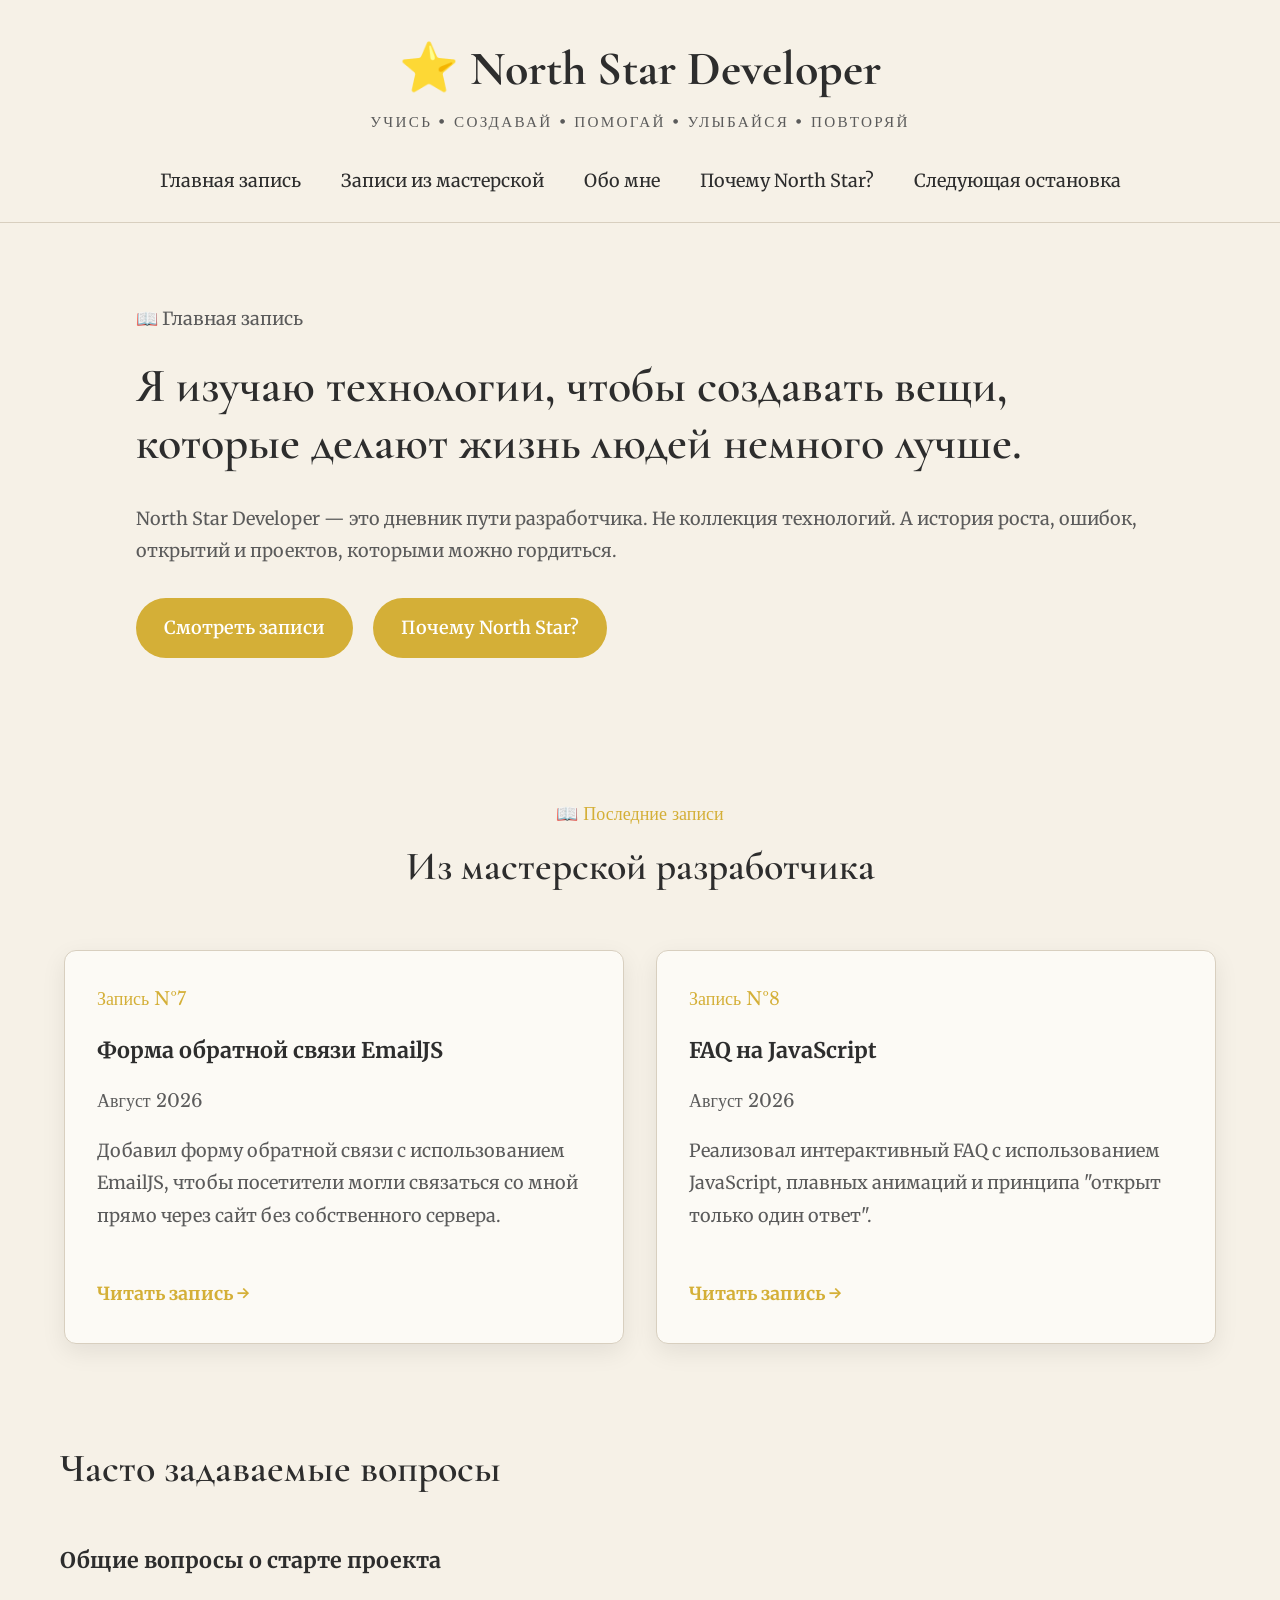
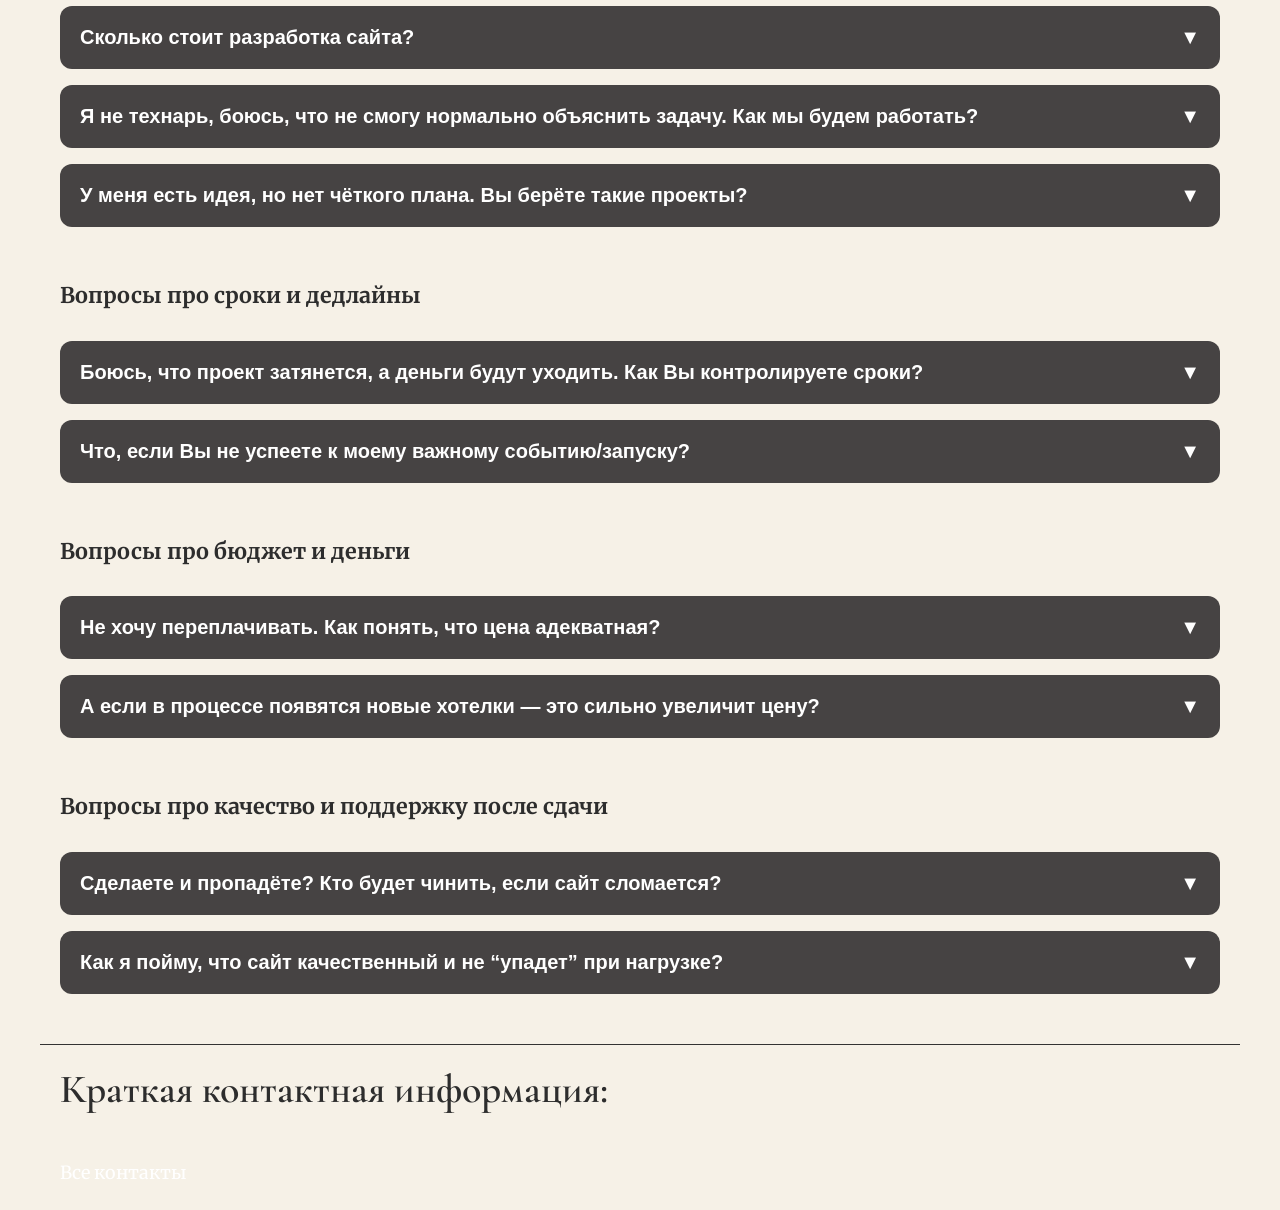
==== index.html @ 285731f2 "Refactoring_JS" ====
<!DOCTYPE html>
<html lang="ru">
<head>
    <meta charset="UTF-8">
    <meta
  name="description"
  content="Portfolio of Konstantin — Frontend Developer. HTML, CSS, JavaScript.">
    <title>Главная - North Star Developer</title>
    <link rel="stylesheet" href="css/style.css"> 
    <link rel="stylesheet" href="css/index.css">

    <link rel="preconnect" href="https://fonts.googleapis.com">

<link rel="preconnect" href="https://fonts.gstatic.com" crossorigin>

<link href="https://fonts.googleapis.com/css2?family=Cormorant+Garamond:wght@400;500;600;700&family=Libre+Baskerville:wght@400;700&family=Merriweather:wght@300;400;700&display=swap" rel="stylesheet">
    
</head>

<body>

<header class="header">

    <div class="container">

        <div class="header-top">

            <button id="logoButton" class="logo">

                ⭐ North Star Developer

            </button>

            <p class="tagline">

                Учись • Создавай • Помогай • Улыбайся • Повторяй

            </p>

        </div>

        <nav>

            <ul class="nav">

                <li><a href="index.html">Главная запись</a></li>

                <li><a href="projects.html">Записи из мастерской</a></li>

                <li><a href="about_me.html">Обо мне</a></li>

                <li><a href="why_north_star.html">Почему North Star?</a></li>

                <li><a href="contacts.html">Следующая остановка</a></li>

            </ul>

        </nav>

    </div>

</header>

<main>

    <section class="hero">

    <div class="container">

        <p class="hero-intro">

            📖 Главная запись

        </p>

        <h1>

            Я изучаю технологии,
            чтобы создавать вещи,
            которые делают жизнь людей немного лучше.

        </h1>

        <p class="hero-text">

            North Star Developer —
            это дневник пути разработчика.
            Не коллекция технологий.
            А история роста,
            ошибок,
            открытий
            и проектов,
            которыми можно гордиться.

        </p>

        <div class="hero-buttons">

            <a href="projects.html" class="btn">

                Смотреть записи

            </a>

            <a href="why_north_star.html" class="btn btn-outline">

                Почему North Star?

            </a>

        </div>

    </div>

</section>
        
<!-- ==========================================
     Latest Posts
     Последние записи
========================================== -->

<section class="latest-posts">

    <div class="container">

        <p class="section-subtitle">
            📖 Последние записи
        </p>

        <h2>Из мастерской разработчика</h2>

        <div class="posts-grid">

            <!-- Запись -->

            <article class="post-card">

                <span class="post-number">
                    Запись №7
                </span>

                <h3>Форма обратной связи EmailJS</h3>

                <p class="post-date">
                    Август 2026
                </p>

                <p>

                    Добавил форму обратной связи с использованием
                    EmailJS, чтобы посетители могли связаться со мной
                    прямо через сайт без собственного сервера.

                </p>

                <a
                    href="projects.html#emailjs"
                    class="post-link">

                    Читать запись →

                </a>

            </article>

            <!-- Запись -->

            <article class="post-card">

                <span class="post-number">

                    Запись №8

                </span>

                <h3>

                    FAQ на JavaScript

                </h3>

                <p class="post-date">

                    Август 2026

                </p>

                <p>

                    Реализовал интерактивный FAQ с использованием
                    JavaScript, плавных анимаций и принципа
                    "открыт только один ответ".

                </p>

                <a
                    href="projects.html#faq"
                    class="post-link">

                    Читать запись →

                </a>

            </article>

        </div>

    </div>

</section>

    <!-- Блок FAQ -->

     <section class="faq" id="faq_in_js">

    <h2>Часто задаваемые вопросы</h2>

    <div  class="faq-category">

    <h3>Общие вопросы о старте проекта</h3>

    <div class="faq-item">

        <button class="faq-question">
            <span>Сколько стоит разработка сайта?</span>
             <span class="faq-icon">▼</span>
        </button>

        <div class="faq-answer">

            <p>
                Стоимость зависит от сложности проекта.
            </p>

        </div>

    </div>

        <div class="faq-item">

        <button class="faq-question">
            <span>Я не технарь, боюсь, что не смогу нормально объяснить задачу. Как мы будем работать?</span>
             <span class="faq-icon">▼</span>
        </button>

        <div class="faq-answer">

            <p>
                Я начинаю с брифа и созвона, где задаю наводящие вопросы и помогаю сформулировать требования. По итогам подготовлю краткое ТЗ простыми словами — вы его подтвердите, и только потом начнётся разработка.
            </p>

        </div>

    </div>

     <div class="faq-item">

    <button class="faq-question">
            <span>У меня есть идея, но нет чёткого плана. Вы берёте такие проекты?</span>
             <span class="faq-icon">▼</span>
        </button>

        <div class="faq-answer">

            <p>
                Да. Я помогаю упаковать идею в рабочий план: делаю анализ рынка, определяю MVP (минимально жизнеспособный продукт), расставляю приоритеты функций и составляю дорожную карту, чтобы вы понимали, что и когда получите.
            </p>

        </div>

        </div>

      </div>

         <div class="faq-category">

        <h3>Вопросы про сроки и дедлайны</h3>

         <div class="faq-item">

        <button class="faq-question">
            <span>Боюсь, что проект затянется, а деньги будут уходить. Как Вы контролируете сроки?</span>
             <span class="faq-icon">▼</span>
        </button>

        <div class="faq-answer">

            <p>
                Работаю по этапам с чёткими сроками и результатами. Каждый этап фиксируется в договоре. Использую трекер задач и еженедельные отчёты: вы видите прогресс, статусы и оставшиеся задачи. Если появляются риски по срокам — сообщаю заранее и корректирую план.
            </p>

        </div>

        </div>

         <div class="faq-item">

        <button class="faq-question">
            <span>Что, если Вы не успеете к моему важному событию/запуску?</span>
             <span  class="faq-icon">▼</span>
        </button>

        <div class="faq-answer">

            <p>
                На этапе оценки я закладываю буфер времени на непредвиденные ситуации. Если дедлайн критичен, делаю MVP с самым важным функционалом, чтобы успеть к дате, а остальное дорабатываю позже.
            </p>

        </div>

        </div>

      </div>

        <div class="faq-category">

        <h3>Вопросы про бюджет и деньги</h3>

         <div class="faq-item">

        <button class="faq-question">
            <span>Не хочу переплачивать. Как понять, что цена адекватная?</span>
             <span  class="faq-icon">▼</span>
        </button>

        <div class="faq-answer">

            <p>
                Сначала делаю оценку по этапам и фиксирую стоимость каждого блока. Если бюджет ограничен, предлагаю варианты: упростить дизайн, использовать готовые решения, разбить проект на фазы. Вы видите, за что платите, и можете управлять объёмом работ.
            </p>

        </div>

        </div>

         <div class="faq-item">

        <button class="faq-question">
            <span>А если в процессе появятся новые хотелки — это сильно увеличит цену?</span>
             <span  class="faq-icon">▼</span>
        </button>

        <div class="faq-answer">

            <p>
                 Любые изменения оцениваются отдельно и согласовываются до начала работ. Есть два варианта: либо добавляю в следующий этап без спешки, либо делаю экспресс‑оценку, если нужно срочно. Никаких скрытых доплат без вашего согласия.
            </p>

        </div>

        </div>

      </div>

        <div class="faq-category">
         <h3>Вопросы про качество и поддержку после сдачи</h3>

         <div class="faq-item">

        <button class="faq-question">
            <span>Сделаете и пропадёте? Кто будет чинить, если сайт сломается?</span>
             <span  class="faq-icon">▼</span>
        </button>

        <div class="faq-answer">

            <p>
                После сдачи предоставляю гарантийную поддержку на оговорённый срок (обычно 1–3 месяца): исправляю ошибки, возникшие по нашей вине. Дальше предлагаю пакет поддержки: мониторинг, обновления, бэкапы и оперативные правки.
            </p>

        </div>
        
        </div>

         <div class="faq-item">

        <button class="faq-question">
           <span>Как я пойму, что сайт качественный и не “упадет” при нагрузке?</span>
            <span  class="faq-icon">▼</span>
        </button>

        <div class="faq-answer">

            <p>
                Провожу тестирование: проверяю верстку, формы, корзину, скорость загрузки, адаптивность на разных устройствах. При необходимости делаю нагрузочное тестирование. Также настраиваю базовые метрики и мониторинг, чтобы вовремя узнавать о проблемах.
            </p>

        </div>

        </div>

        </div>

</section>
</main>
<!-- Подвал сайта -->
<footer>
    <hr>
<div class="footer-content">
<h2>Краткая контактная информация:</h2>
<a href="contacts.html">Все контакты</a>
</div>
</footer>

<!-- Подключение JavaScript -->
   <script src="js/main.js"></script>

<!-- ==========================================
     North Star Developer Modal
========================================== -->

<div id="journal-modal" class="journal-modal">

    <div class="journal-window">

        <button
            class="journal-close"
            id="closeModal">

            ×

        </button>

        <div id="typewriter" class="typewriter"></div>

        <div
            id="manifest"
            class="manifest hidden">

            <h2>

                ⭐ Манифест North Star Developer

            </h2>

            <ul>

                <li>⭐ Решай реальные задачи.</li>

                <li>⭐ Учись через проекты.</li>

                <li>⭐ Не бойся ошибок.</li>

                <li>⭐ Исправляй то, что вчера казалось невозможным.</li>

                <li>⭐ Создавай то, чем сможешь гордиться.</li>

                <li>⭐ Помогай людям своим кодом.</li>

                <li>⭐ Береги время.</li>

                <li>⭐ Береги здоровье.</li>

                <li>⭐ Никогда не прекращай учиться.</li>

            </ul>

            <div class="smile">

                😊

                <p>

                    И никогда не забывай улыбаться.

                </p>

                <small>

                    Потому что серьёзное лицо —
                    ещё не признак ума.

                </small>

            </div>

            <div
                class="north-star">

                ⭐

            </div>

            <p class="follow">

                Следуй за своей Полярной звездой.

            </p>

            <button class="btn">

                Продолжить путь →

            </button>

        </div>

    </div>

</div>

</body>

</html>
---- css/style.css ----
* {
    margin: 0;
    padding: 0;
    box-sizing: border-box;
}

:root {

    /* Colors */

    --color-background: #F6F1E7;
    --color-surface: #FCFAF5;

    --color-text: #2D2D2D;

    --color-text-light: #5B5B5B;

    --color-border: #D8CFBF;

    --color-accent: #D4AF37;

    --color-accent-hover: #C49B1A;

    /* Typography */

    --font-title: "Cormorant Garamond", serif;

    --font-body: "Merriweather", serif;

    --font-accent: "Libre Baskerville", serif;

    /* Sizes */

    --max-width: 1200px;

    --radius: 12px;

    --shadow:

        0 8px 24px rgba(0,0,0,.08);

    --transition: .3s ease;
}

body{

    background:var(--color-background);

    color:var(--color-text);

    font-family:var(--font-body);

    line-height:1.8;

    font-size:18px;

    margin:0;

    min-height:100vh;

    text-rendering:optimizeLegibility;

    -webkit-font-smoothing:antialiased;
}

h1,
h2{

    font-family:var(--font-title);

    font-weight:600;

    line-height:1.2;

    margin-bottom:.6em;

    color:var(--color-text);
}

h1{

    font-size:4rem;
}

h2{

    font-size:2.5rem;
}

h3{

    font-family:var(--font-body);

    font-size:1.35rem;

    font-weight:700;
}

p{

    color:var(--color-text-light);

    margin-bottom:1.4rem;
}h1,
h2{

    font-family:var(--font-title);

    font-weight:600;

    line-height:1.2;

    margin-bottom:.6em;

    color:var(--color-text);
}

h1{

    font-size:4rem;
}

h2{

    font-size:2.5rem;
}

h3{

    font-family:var(--font-body);

    font-size:1.35rem;

    font-weight:700;
}

p{

    color:var(--color-text-light);

    margin-bottom:1.4rem;
}

.container{

    width:min(90%,var(--max-width));

    margin:auto;
}

header {
    margin-bottom: 40px;
}

hr {
    border: none;
    border-top: 1px solid #333;
}

.logo {
    color: white;
    text-decoration: none;
    font-size: 24px;
    font-weight: 700;
}

.logo:hover {
    color: #2563eb;
}

.hero h1 {
    font-size: clamp(32px, 5vw, 48px);
    margin-bottom: 30px;
}

.projects h1 {
    margin-bottom: 20px;
}

.header {

    padding: 40px 0 24px;

    border-bottom: 1px solid var(--color-border);

    background: var(--color-background);
}

.header-top {

    text-align: center;

    margin-bottom: 30px;
}

.logo {

    background: none;

    border: none;

    cursor: pointer;

    font-family: var(--font-title);

    font-size: 3rem;

    color: var(--color-text);

    transition: .3s;
}

.logo:hover {

    color: var(--color-accent);

    transform: scale(1.02);
}

.tagline {

    margin-top: 10px;

    font-family: var(--font-accent);

    font-size: .95rem;

    letter-spacing: .15em;

    text-transform: uppercase;

    color: var(--color-text-light);
}

.nav {

    display: flex;

    justify-content: center;

    gap: 40px;

    flex-wrap: wrap;

    list-style: none;

    padding: 0;

    margin: 0;
}

.nav a {

    text-decoration: none;

    font-family: var(--font-body);

    color: var(--color-text);

    position: relative;
}

.nav a::after {

    content: "";

    position: absolute;

    left: 0;

    bottom: -5px;

    width: 0;

    height: 1px;

    background: var(--color-accent);

    transition: .3s;
}

.nav a:hover::after {

    width: 100%;
}

.btn{

    display:inline-flex;

    align-items:center;

    justify-content:center;

    padding:14px 28px;

    border-radius:999px;

    border:none;

    background:var(--color-accent);

    color:white;

    text-decoration:none;

    cursor:pointer;

    transition:var(--transition);

    font-weight:600;
}

.btn:hover{

    background:var(--color-accent-hover);

    transform:translateY(-2px);
}

a{

    color:inherit;

    transition:.3s;
}

a:hover{

    color:var(--color-accent);
}

.card{

    background:var(--color-surface);

    border:1px solid var(--color-border);

    border-radius:var(--radius);

    padding:2rem;

    box-shadow:var(--shadow);
}

.button-primary {
    background-color: #2563eb;
    color: white;
}

.button-secondary {
    color: #2563eb;
    border: 2px solid #2563eb;
}

.button-primary:hover {
    background-color: #1d4ed8;
    box-shadow: 0 10px 25px rgba(49, 3, 233, 0.5);
}

.button-secondary:hover {
    box-shadow: 0 10px 25px rgba(49, 3, 233, 0.5);
    color: white;
    background-color: #2563eb;
}



.button:active {
    transform: translateY(0);
}

@media (max-width: 768px) {
    .header-container {
        flex-direction: column;
    }

    .menu {
        margin-top: 20px;
    }
}

footer {
    margin-top: 20px;
    max-width: 1200px;
    margin: 0 auto;
}
.footer-content {
    display: flex;
    flex-direction: column;
    padding: 20px;
    gap: 20px;
}

.footer-content a {
    display: inline-block;
    color: white;
    text-decoration: none;
    transition: 0.3s;
}

.footer-content a:hover {
    color: #1d4ed8;
    transform: translateY(-2px);
}

.footer-content a:active {
 transform: translateY(0);    
}
---- css/index.css ----
.hero {
    display: flex;
    justify-content: space-between;
    align-items: center;
    padding: 40px;
    flex-wrap: wrap;
    gap: 40px;
     max-width: 1200px;
    margin: 0 auto;
}

.hero-content {
    flex: 2;
    min-width: 300px;
    display: flex;
    flex-direction: column;
    gap: 20px;
}

.hero-content p {
    font-size: 20px;
    line-height: 1.6;}

.hero-image {
    flex: 1;
    min-width: 250px;
}

.hero-image img {
    display: block;
    width: 100%;
    max-width: 350px;
    margin: 0 auto;
    border-radius: 20px;
}

.hero-buttons {
    margin-top: 30px;
    display: flex;
    gap: 20px;
}

@media (max-width: 768px) {
    .hero {
        flex-direction: column;
        gap: 20px;
        padding: 20px;
    }

    .hero-buttons {
        flex-direction: column;
        gap: 20px;
    }

    .hero-buttons a {
        width: min(250px, 100%);
    }
}


/* ==========================================
   Latest Posts
========================================== */

.latest-posts {

    padding: 100px 0;

}

.section-subtitle {

    font-family: var(--font-accent);

    color: var(--color-accent);

    text-align: center;

    margin-bottom: 12px;

}

.latest-posts h2 {

    text-align: center;

    margin-bottom: 60px;

}

.posts-grid {

    display: grid;

    grid-template-columns: repeat(auto-fit, minmax(320px, 1fr));

    gap: 32px;

}

.post-card {

    background: var(--color-surface);

    border: 1px solid var(--color-border);

    border-radius: var(--radius);

    padding: 32px;

    box-shadow: var(--shadow);

    transition: var(--transition);

}

.post-card:hover {

    transform: translateY(-8px);

    box-shadow: 0 18px 40px rgba(0,0,0,.12);

}

.post-number {

    display: inline-block;

    margin-bottom: 16px;

    font-family: var(--font-accent);

    color: var(--color-accent);

}

.post-card h3 {

    margin-bottom: 14px;

}

.post-date {

    font-family: var(--font-accent);

    color: var(--color-text-light);

    margin-bottom: 18px;

}

.post-link {

    display: inline-block;

    margin-top: 24px;

    text-decoration: none;

    font-weight: 700;

    color: var(--color-accent);

    transition: .3s;

}

.post-link:hover {

    transform: translateX(6px);

}

/* ===========================
   Journal Modal
=========================== */

.journal-modal{

    position:fixed;

    inset:0;

    display:flex;

    justify-content:center;

    align-items:center;

    background:rgba(0,0,0,.55);

    opacity:0;

    visibility:hidden;

    transition:.4s;

    z-index:9999;
}

.journal-modal.active{

    opacity:1;

    visibility:visible;
}

.journal-window{

    width:min(850px,90%);

    max-height:85vh;

    overflow:auto;

    background:#F8F5EF;

    border-radius:18px;

    padding:60px;

    box-shadow:0 20px 60px rgba(0,0,0,.25);

    position:relative;
}

.journal-close{

    position:absolute;

    top:20px;

    right:20px;

    border:none;

    background:none;

    font-size:2rem;

    cursor:pointer;
}

.typewriter{

    white-space:pre-line;

    line-height:2;

    font-size:1.2rem;
}

.hidden{

    display:none;
}

.manifest{

    margin-top:40px;
}

.manifest ul{

    padding-left:20px;

    line-height:2;
}

.smile{

    margin-top:40px;

    text-align:center;
}

.north-star{

    font-size:3rem;

    margin:50px auto 20px;

    text-align:center;

    animation:pulse 2s infinite;
}

.follow{

    text-align:center;

    font-family:var(--font-accent);

    margin-bottom:30px;
}

@keyframes pulse{

    0%{

        opacity:.4;

        transform:scale(.95);

    }

    50%{

        opacity:1;

        transform:scale(1.15);

    }

    100%{

        opacity:.4;

        transform:scale(.95);

    }

}







/* ==========================================
   FAQ
========================================== */

.faq {
    max-width: 1200px;
    margin: 0 auto;
    padding: 0 20px;
}

/* Категории */

.faq-category {
    margin-bottom: 50px;
}

/* Карточка */

.faq-item {
    background-color: #464343;
    border-radius: 12px;
    padding: 20px;
    margin-bottom: 20px;
}

/* Кнопка */

.faq-question {
    display: flex;
    justify-content: space-between;
    align-items: center;

    width: 100%;

    background: none;
    border: none;

    color: white;

    font-size: 20px;
    font-weight: bold;

    cursor: pointer;

    text-align: left;
}

/* Ответ FAQ */

.faq-answer {

    max-height: 0;

    overflow: hidden;

    opacity: 0;

    margin-top: 0;

    color: #d4d4d4;

    line-height: 1.6;

    transition:
        max-height 0.4s ease,
        opacity 0.3s ease,
        margin-top 0.3s ease;
}

/* Если карточка активна —
   показать ответ */

.faq-item.active .faq-answer {

    max-height: 1000px;

    opacity: 1;

    margin-top: 20px;

}

.faq-icon {

    transition: transform .4s ease;

}

.faq-item.active .faq-icon {

    transform: rotate(180deg);

}

.faq h2 {
    margin-bottom: 40px;
}

.faq-category h3 {
    margin-bottom: 25px;
    margin-top: 50px;
}

.faq-item {
    margin-bottom: 16px;
}

.faq-question {
    transition: color .3s ease;
}

.faq-question:hover {
    color: #d6b36a;
}
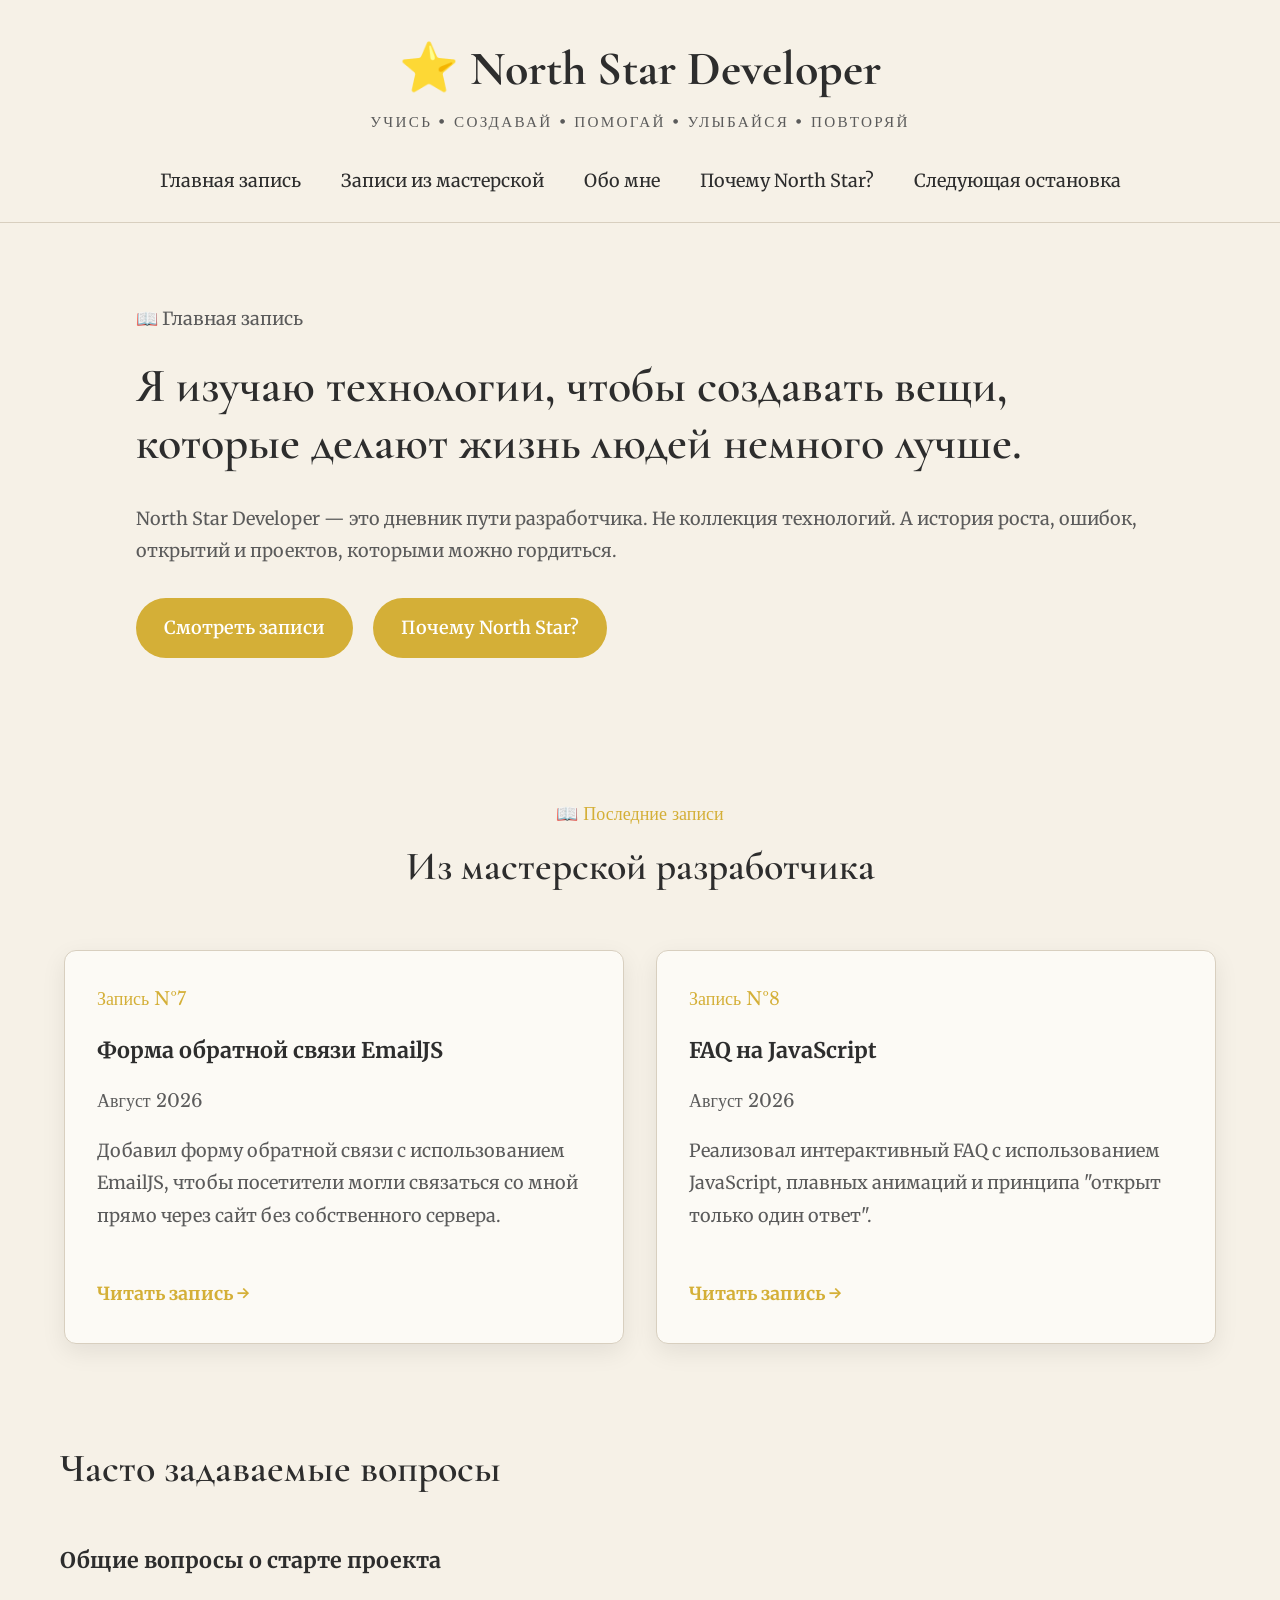
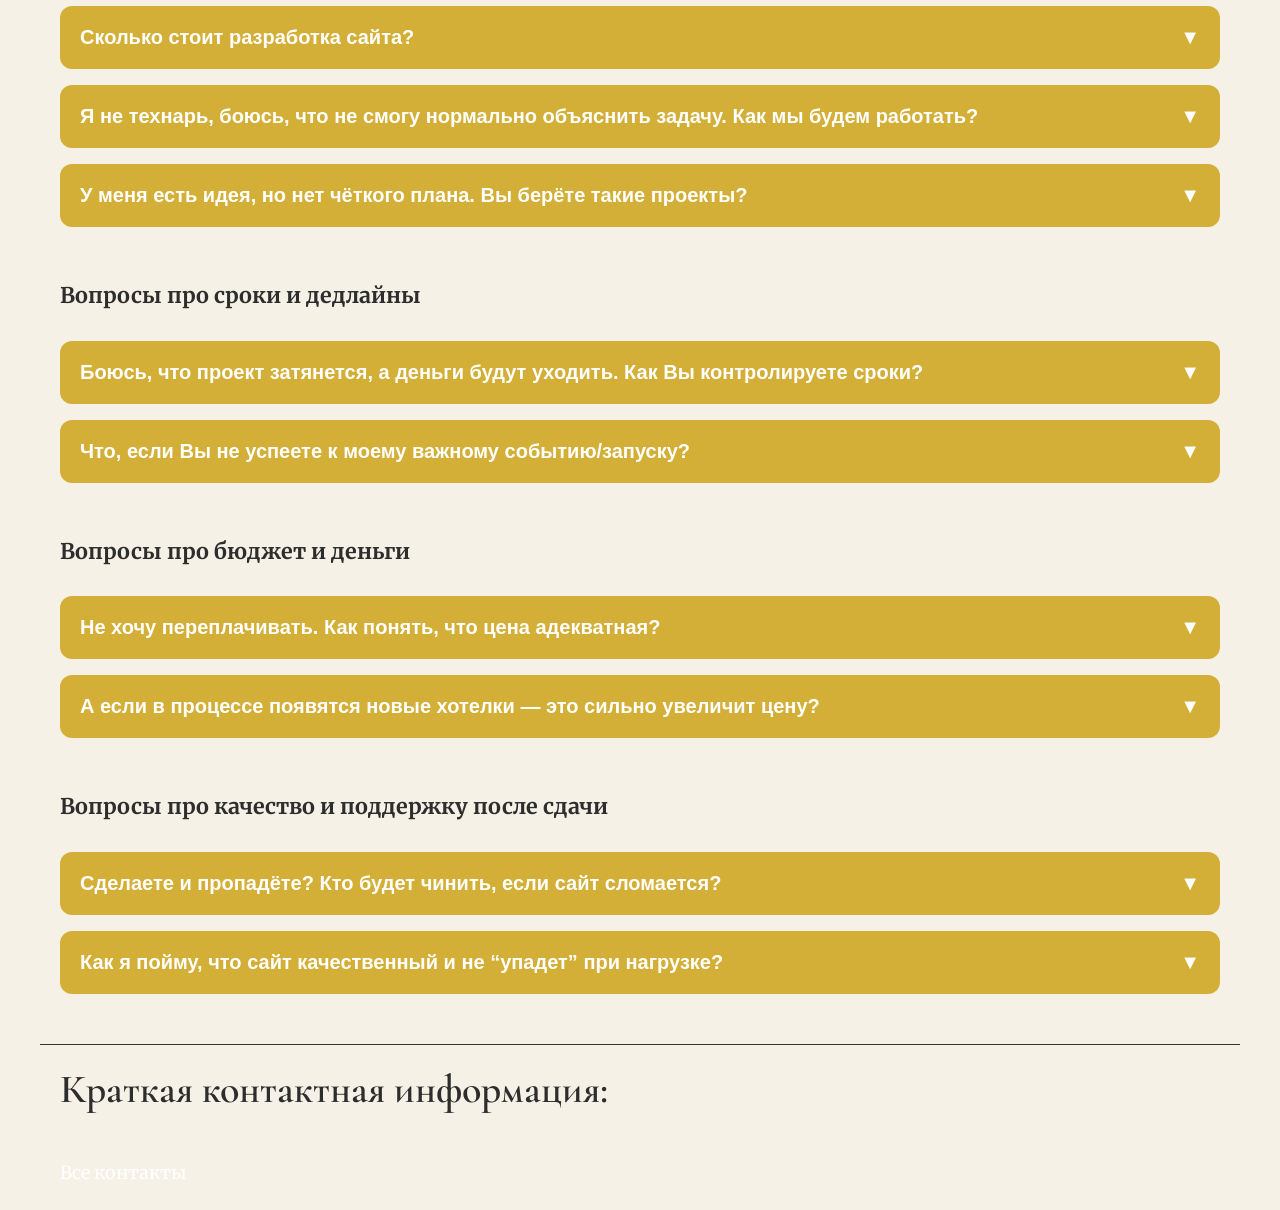
==== commit 0e7ad09c: "Refactoring_JS2.0" ====
--- a/index.html
+++ b/index.html
@@ -404,6 +404,7 @@
 
 <!-- Подключение JavaScript -->
    <script src="js/main.js"></script>
+   <script src="js/faq.js"></script>
 
 <!-- ==========================================
      North Star Developer Modal
--- a/css/index.css
+++ b/css/index.css
@@ -348,7 +348,7 @@
 /* Карточка */
 
 .faq-item {
-    background-color: #464343;
+    background-color: #D4AF37;
     border-radius: 12px;
     padding: 20px;
     margin-bottom: 20px;
@@ -384,20 +384,13 @@
 
     overflow: hidden;
 
-    opacity: 0;
-
-    margin-top: 0;
-
-    color: #d4d4d4;
-
-    line-height: 1.6;
-
     transition:
-        max-height 0.4s ease,
-        opacity 0.3s ease,
-        margin-top 0.3s ease;
-}
-
+
+        max-height .4s ease,
+
+        padding .3s ease;
+
+}
 /* Если карточка активна —
    показать ответ */
 
@@ -441,6 +434,6 @@
 }
 
 .faq-question:hover {
-    color: #d6b36a;
-}
-
+    color: #C49B1A;
+}
+
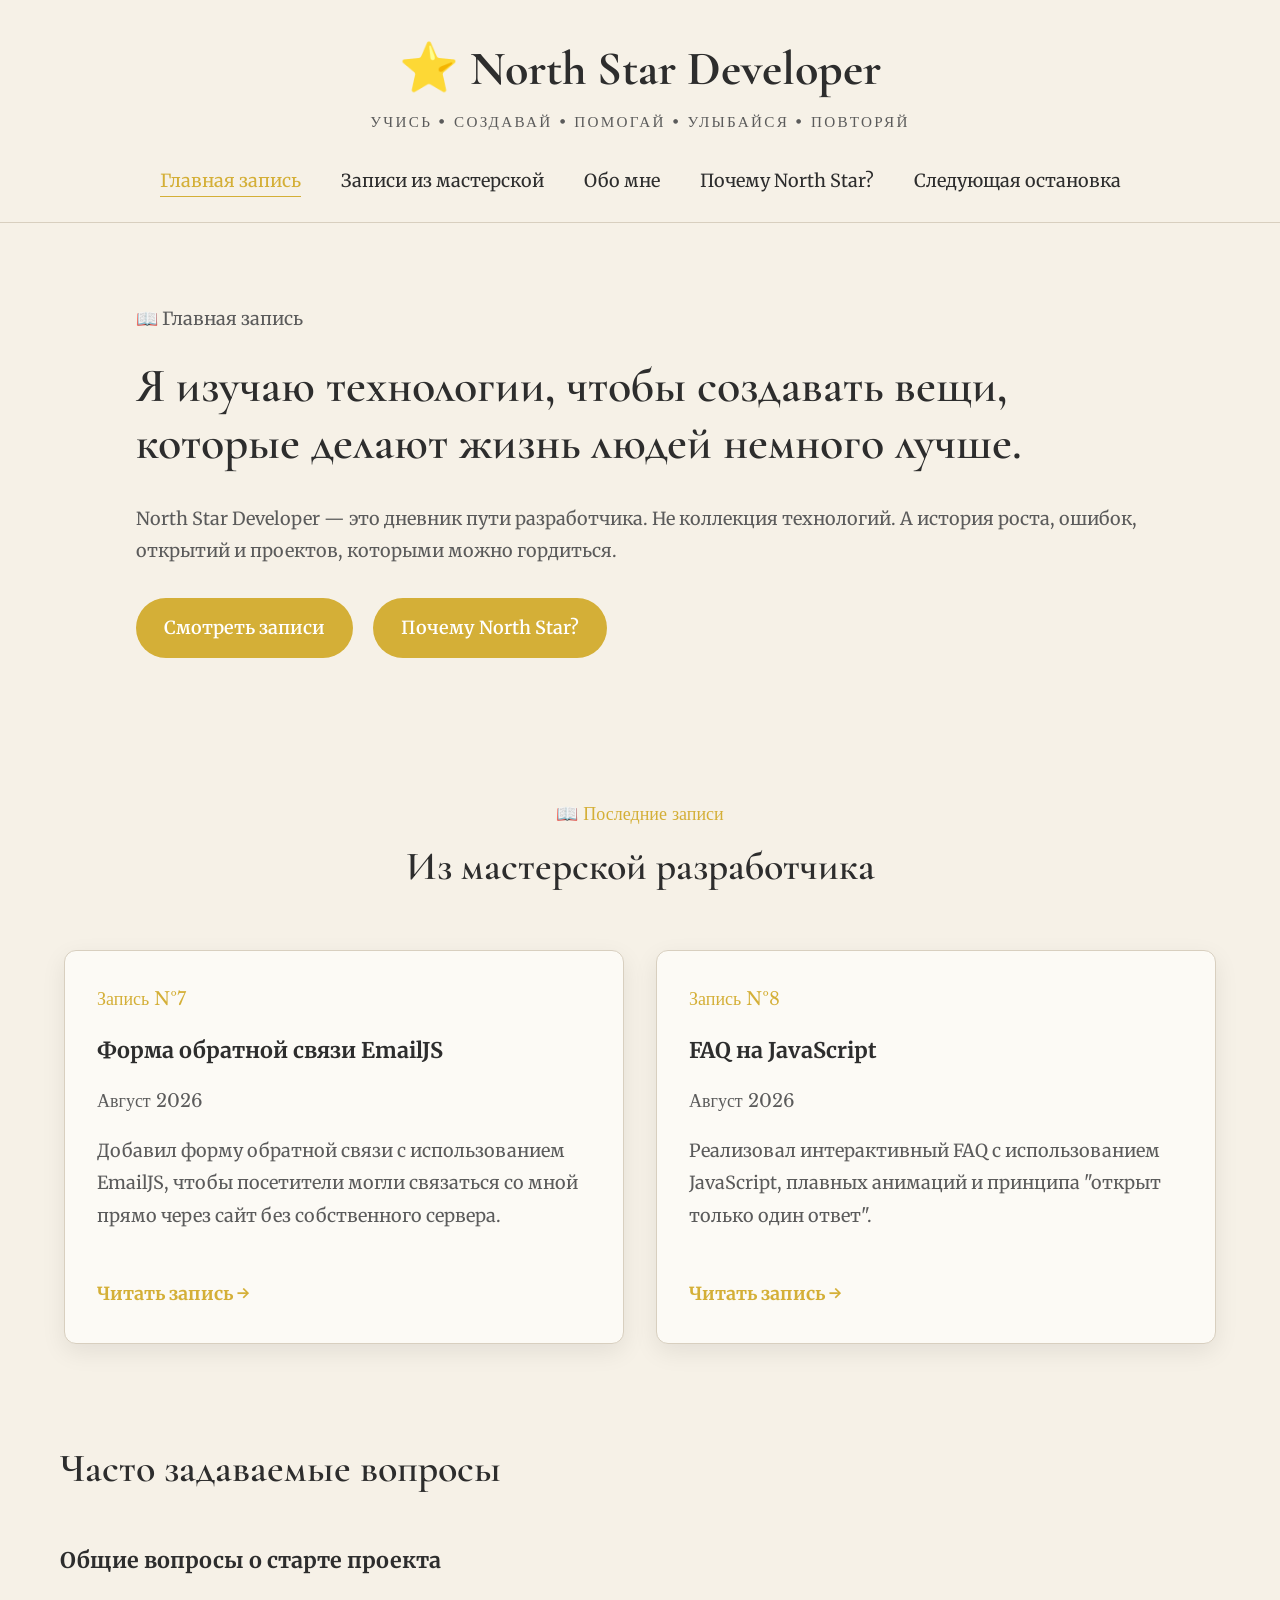
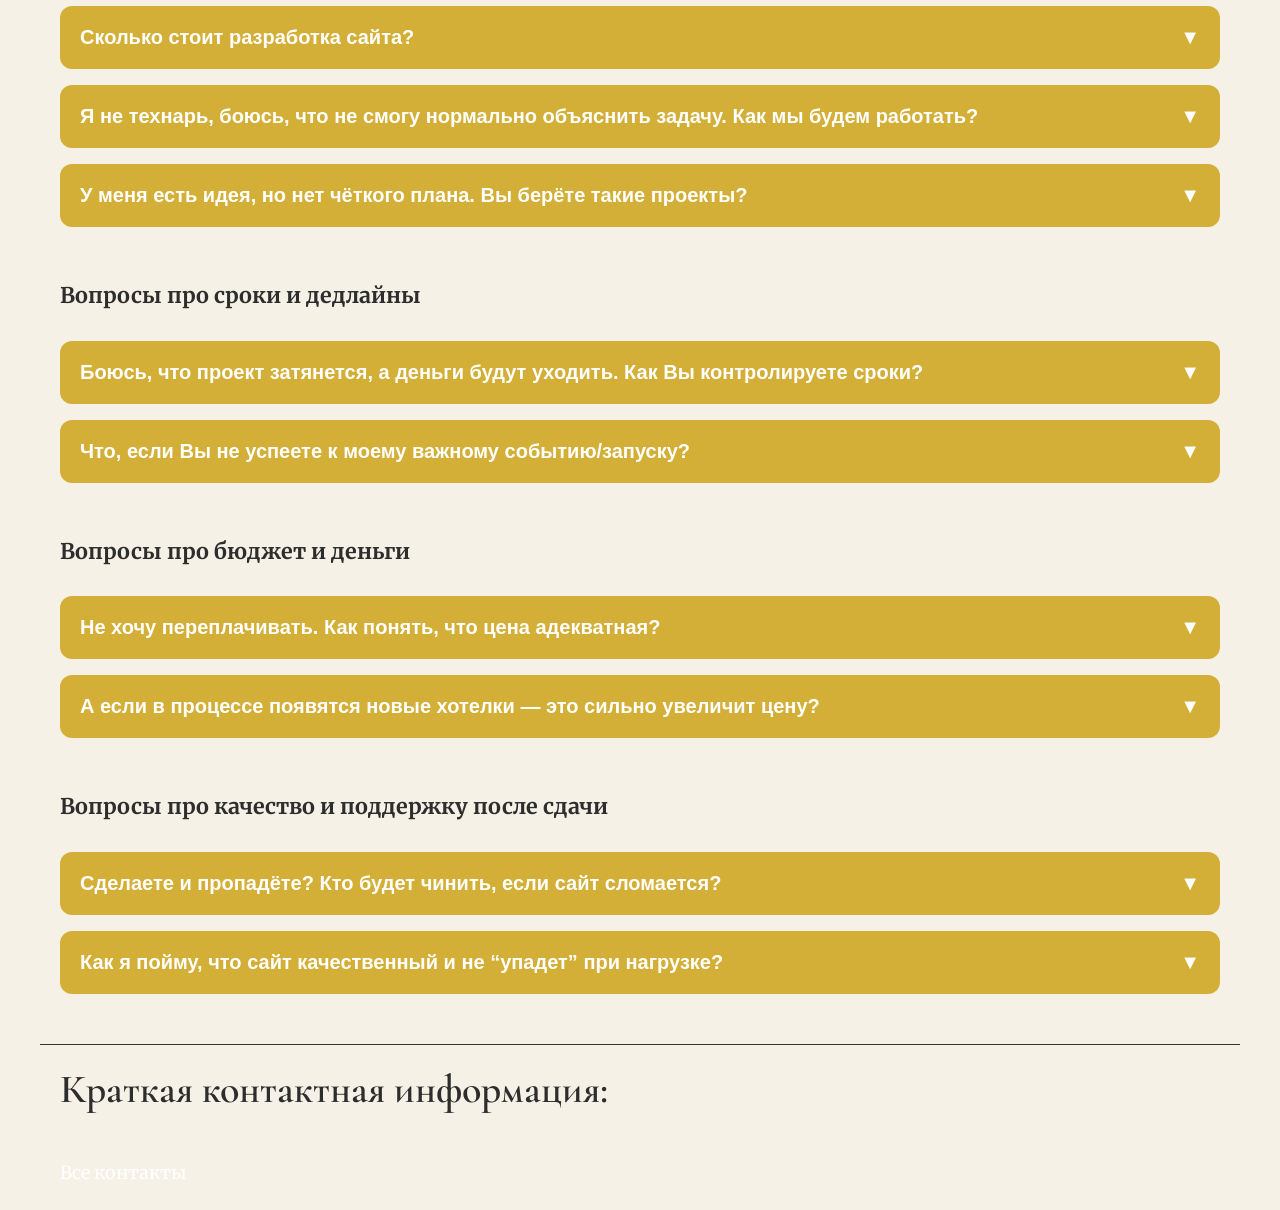
==== commit aeb25ec0: "Refactoring_JS_Finish" ====
--- a/index.html
+++ b/index.html
@@ -392,6 +392,9 @@
         </div>
 
 </section>
+
+
+
 </main>
 <!-- Подвал сайта -->
 <footer>
@@ -402,27 +405,19 @@
 </div>
 </footer>
 
-<!-- Подключение JavaScript -->
-   <script src="js/main.js"></script>
-   <script src="js/faq.js"></script>
-
-<!-- ==========================================
-     North Star Developer Modal
-========================================== -->
-
 <div id="journal-modal" class="journal-modal">
 
     <div class="journal-window">
 
         <button
-            class="journal-close"
-            id="closeModal">
+            id="closeModal"
+            class="journal-close">
 
             ×
 
         </button>
 
-        <div id="typewriter" class="typewriter"></div>
+        <div id="intro" class="intro"></div>
 
         <div
             id="manifest"
@@ -430,29 +425,27 @@
 
             <h2>
 
-                ⭐ Манифест North Star Developer
+                ⭐ Манифест
 
             </h2>
 
             <ul>
 
-                <li>⭐ Решай реальные задачи.</li>
-
-                <li>⭐ Учись через проекты.</li>
-
-                <li>⭐ Не бойся ошибок.</li>
-
-                <li>⭐ Исправляй то, что вчера казалось невозможным.</li>
-
-                <li>⭐ Создавай то, чем сможешь гордиться.</li>
-
-                <li>⭐ Помогай людям своим кодом.</li>
-
-                <li>⭐ Береги время.</li>
-
-                <li>⭐ Береги здоровье.</li>
-
-                <li>⭐ Никогда не прекращай учиться.</li>
+                <li>Решай реальные задачи.</li>
+
+                <li>Учись через проекты.</li>
+
+                <li>Ошибайся.</li>
+
+                <li>Исправляй ошибки.</li>
+
+                <li>Помогай людям.</li>
+
+                <li>Береги своё время.</li>
+
+                <li>Береги здоровье.</li>
+
+                <li>Никогда не прекращай учиться.</li>
 
             </ul>
 
@@ -475,20 +468,9 @@
 
             </div>
 
-            <div
-                class="north-star">
-
-                ⭐
-
-            </div>
-
-            <p class="follow">
-
-                Следуй за своей Полярной звездой.
-
-            </p>
-
-            <button class="btn">
+            <button
+                id="continueJourney"
+                class="btn">
 
                 Продолжить путь →
 
@@ -500,6 +482,14 @@
 
 </div>
 
+<!-- Подключение JavaScript -->
+<script src="js/navigation.js"></script>
+<script src="js/faq.js"></script>
+<script src="js/email.js"></script>
+<script src="js/journal.js"></script>
+<script src="js/animations.js"></script>
+<script src="js/main.js"></script>
+
 </body>
 
 </html>
--- a/css/style.css
+++ b/css/style.css
@@ -150,6 +150,22 @@
 
 header {
     margin-bottom: 40px;
+}
+
+/* ==========================================
+   Active navigation link
+========================================== */
+
+.nav a.active {
+
+    color: var(--color-accent);
+
+}
+
+.nav a.active::after {
+
+    width: 100%;
+
 }
 
 hr {
@@ -380,6 +396,30 @@
     }
 }
 
+/* ==========================================
+   Reduced motion
+========================================== */
+
+@media (prefers-reduced-motion: reduce) {
+
+    [data-animation] {
+
+        opacity: 1;
+
+        transform: none;
+
+        transition: none;
+
+    }
+
+}
+
+[data-animation] {
+
+    transition-delay: var(--animation-delay, 0s);
+
+}
+
 footer {
     margin-top: 20px;
     max-width: 1200px;
@@ -406,4 +446,54 @@
 
 .footer-content a:active {
  transform: translateY(0);    
+}
+
+/* ==========================================
+   Scroll animations
+========================================== */
+
+[data-animation] {
+
+    opacity: 0;
+
+    transform: translateY(30px);
+
+    transition:
+
+        opacity .7s ease,
+
+        transform .7s ease;
+
+}
+
+[data-animation="fade"] {
+
+    transform: none;
+
+}
+
+[data-animation="left"] {
+
+    transform: translateX(-40px);
+
+}
+
+[data-animation="right"] {
+
+    transform: translateX(40px);
+
+}
+
+[data-animation="scale"] {
+
+    transform: scale(.95);
+
+}
+
+[data-animation].is-visible {
+
+    opacity: 1;
+
+    transform: translate(0) scale(1);
+
 }
--- a/css/index.css
+++ b/css/index.css
@@ -323,9 +323,23 @@
 
 }
 
-
-
-
+.lock-scroll{
+
+    overflow:hidden;
+
+}
+
+.intro{
+
+    white-space:pre-line;
+
+    line-height:2;
+
+    font-size:1.15rem;
+
+    min-height:250px;
+
+}
 
 
 
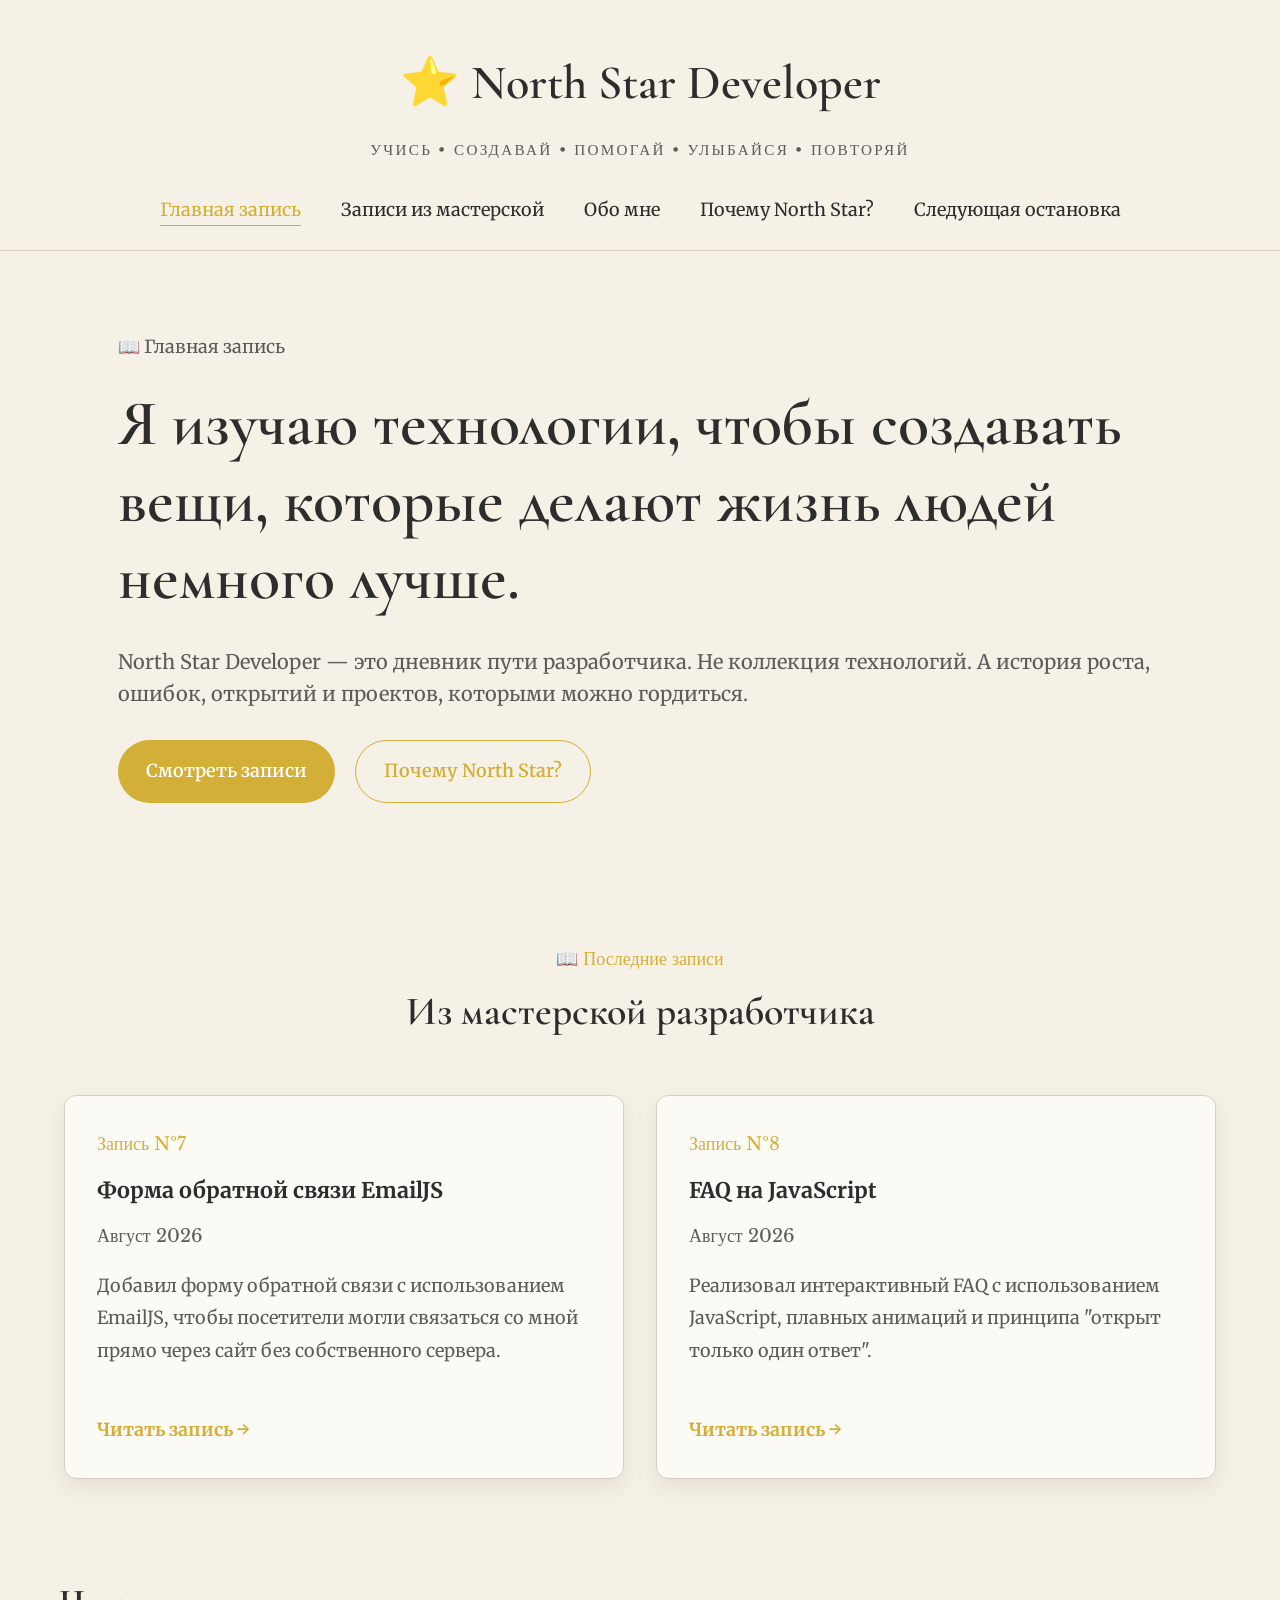
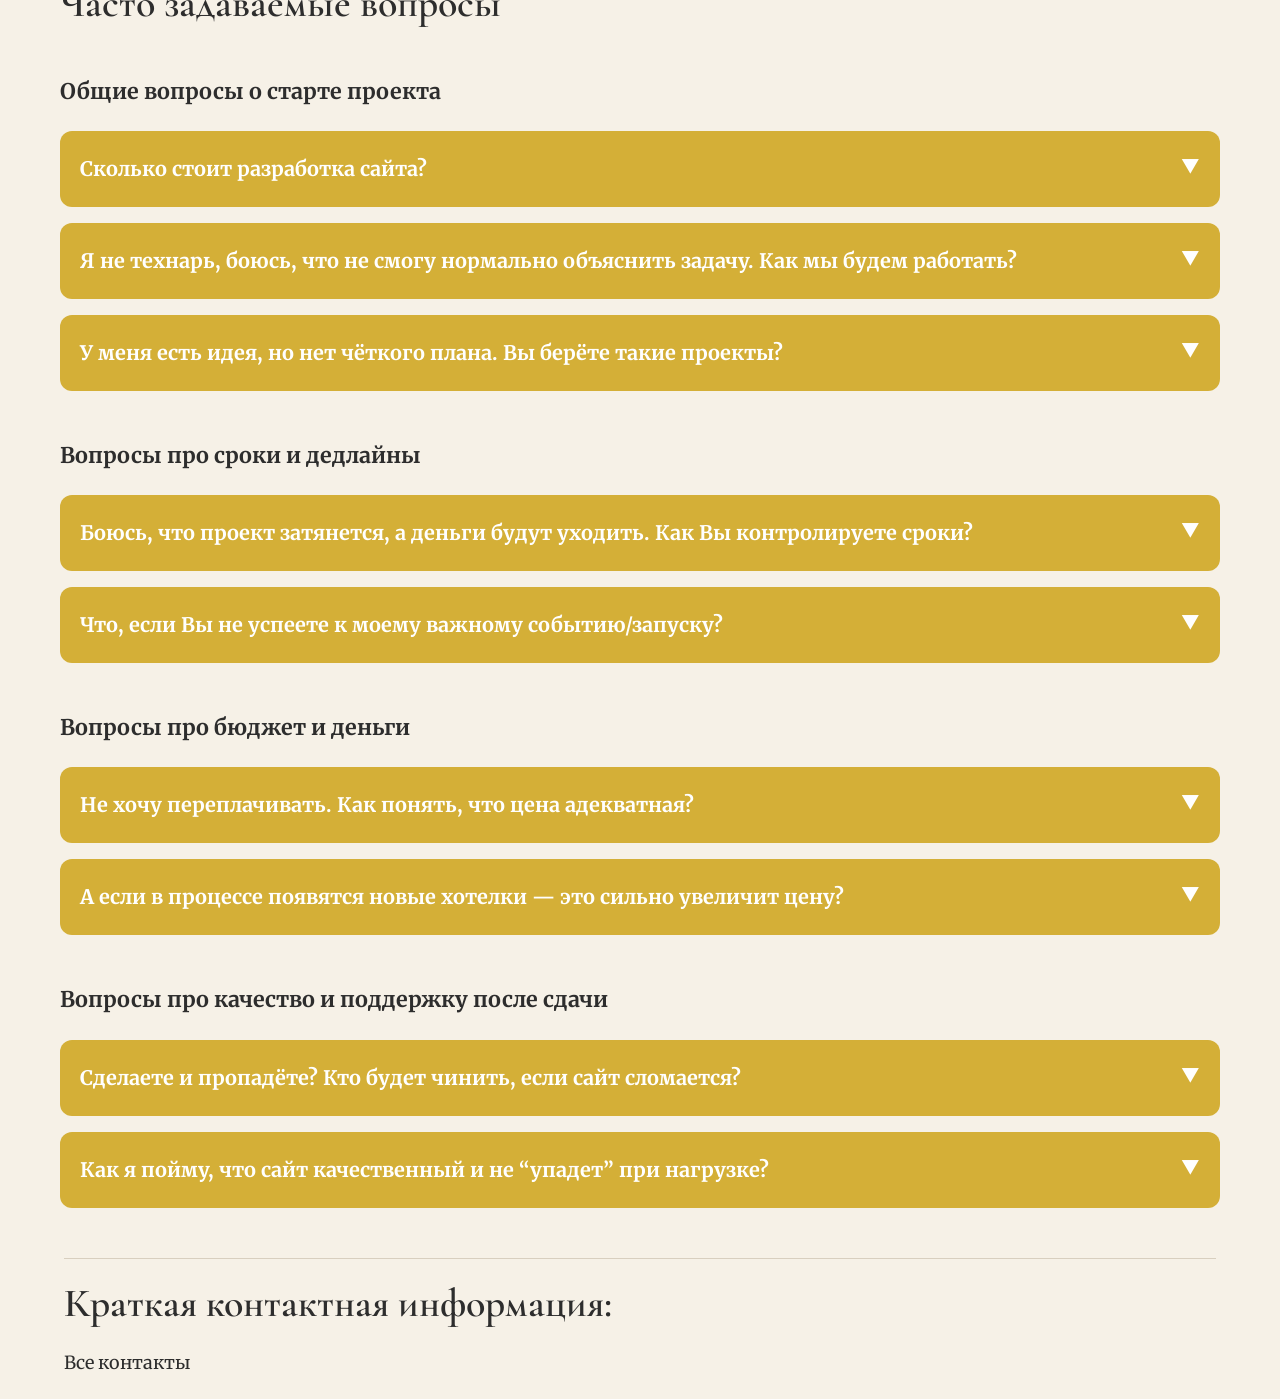
==== commit 865d7da0: "Refactoring_CSS_Finish" ====
--- a/index.html
+++ b/index.html
@@ -6,10 +6,17 @@
   name="description"
   content="Portfolio of Konstantin — Frontend Developer. HTML, CSS, JavaScript.">
     <title>Главная - North Star Developer</title>
-    <link rel="stylesheet" href="css/style.css"> 
-    <link rel="stylesheet" href="css/index.css">
-
-    <link rel="preconnect" href="https://fonts.googleapis.com">
+
+    <link rel="stylesheet" href="css/variables.css">
+    <link rel="stylesheet" href="css/base.css">
+    <link rel="stylesheet" href="css/header.css">
+    <link rel="stylesheet" href="css/footer.css">
+    <link rel="stylesheet" href="css/hero.css">
+    <link rel="stylesheet" href="css/modal.css">
+    <link rel="stylesheet" href="css/faq.css">
+    <link rel="stylesheet" href="css/pages/index.css">
+
+<link rel="preconnect" href="https://fonts.googleapis.com">
 
 <link rel="preconnect" href="https://fonts.gstatic.com" crossorigin>
 
--- a/css/variables.css
+++ b/css/variables.css
@@ -0,0 +1,32 @@
+:root {
+    /* Colors */
+    --color-background: #F6F1E7;
+    --color-surface: #FCFAF5;
+    --color-text: #2D2D2D;
+    --color-text-light: #5B5B5B;
+    --color-border: #D8CFBF;
+
+    --color-accent: #D4AF37;
+    --color-accent-hover: #C49B1A;
+
+    /* Typography */
+    --font-title: "Cormorant Garamond", serif;
+    --font-body: "Merriweather", serif;
+    --font-accent: "Libre Baskerville", serif;
+
+    /* Layout */
+    --max-width: 1200px;
+    --content-width: min(90%, var(--max-width));
+
+    /* Components */
+    --radius: 12px;
+    --radius-large: 18px;
+
+    --shadow:
+        0 8px 24px rgba(0, 0, 0, .08);
+
+    --shadow-large:
+        0 20px 60px rgba(0, 0, 0, .25);
+
+    --transition: .3s ease;
+}
--- a/css/base.css
+++ b/css/base.css
@@ -0,0 +1,284 @@
+/* ==========================================
+   Reset
+========================================== */
+
+*,
+*::before,
+*::after {
+    box-sizing: border-box;
+    margin: 0;
+    padding: 0;
+}
+
+/* ==========================================
+   Document
+========================================== */
+
+html {
+    scroll-behavior: smooth;
+}
+
+body {
+    min-height: 100vh;
+    margin: 0;
+
+    background: var(--color-background);
+    color: var(--color-text);
+
+    font-family: var(--font-body);
+    font-size: 18px;
+    line-height: 1.8;
+
+    text-rendering: optimizeLegibility;
+    -webkit-font-smoothing: antialiased;
+}
+
+img {
+    display: block;
+    max-width: 100%;
+}
+
+button,
+input,
+textarea {
+    font: inherit;
+}
+
+button {
+    cursor: pointer;
+}
+
+a {
+    color: inherit;
+    transition: var(--transition);
+}
+
+a:hover {
+    color: var(--color-accent);
+}
+
+hr {
+    border: 0;
+    border-top: 1px solid var(--color-border);
+}
+
+/* ==========================================
+   Typography
+========================================== */
+
+h1,
+h2 {
+    margin-bottom: .6em;
+
+    color: var(--color-text);
+
+    font-family: var(--font-title);
+    font-weight: 600;
+    line-height: 1.2;
+}
+
+h1 {
+    font-size: clamp(2.5rem, 5vw, 4rem);
+}
+
+h2 {
+    font-size: clamp(2rem, 4vw, 2.5rem);
+}
+
+h3 {
+    font-family: var(--font-body);
+    font-size: 1.35rem;
+    font-weight: 700;
+    line-height: 1.35;
+}
+
+p {
+    margin-bottom: 1.4rem;
+    color: var(--color-text-light);
+}
+
+/* ==========================================
+   Layout
+========================================== */
+
+.container {
+    width: var(--content-width);
+    margin-inline: auto;
+}
+
+/* ==========================================
+   Reusable buttons
+========================================== */
+
+.btn {
+    display: inline-flex;
+    align-items: center;
+    justify-content: center;
+
+    padding: 14px 28px;
+
+    border: 0;
+    border-radius: 999px;
+
+    background: var(--color-accent);
+    color: #fff;
+
+    font-weight: 600;
+    text-decoration: none;
+
+    transition: var(--transition);
+}
+
+.btn:hover {
+    background: var(--color-accent-hover);
+    color: #fff;
+    transform: translateY(-2px);
+}
+
+.btn:active {
+    transform: translateY(0);
+}
+
+.btn-outline {
+    background: transparent;
+    color: var(--color-accent);
+    border: 1px solid var(--color-accent);
+}
+
+.btn-outline:hover {
+    background: var(--color-accent);
+    color: #fff;
+}
+
+/* Legacy button classes kept for existing HTML. */
+.button {
+    display: inline-flex;
+    align-items: center;
+    justify-content: center;
+
+    padding: 12px 24px;
+
+    border: 0;
+    border-radius: 999px;
+
+    text-decoration: none;
+    cursor: pointer;
+
+    transition: var(--transition);
+}
+
+.button-primary {
+    background: var(--color-accent);
+    color: #fff;
+}
+
+.button-primary:hover {
+    background: var(--color-accent-hover);
+    color: #fff;
+    transform: translateY(-2px);
+}
+
+.button-secondary {
+    background: transparent;
+    color: var(--color-accent);
+    border: 2px solid var(--color-accent);
+}
+
+.button-secondary:hover {
+    background: var(--color-accent);
+    color: #fff;
+    transform: translateY(-2px);
+}
+
+/* ==========================================
+   Cards
+========================================== */
+
+.card {
+    padding: 2rem;
+
+    background: var(--color-surface);
+    border: 1px solid var(--color-border);
+    border-radius: var(--radius);
+
+    box-shadow: var(--shadow);
+}
+
+/* ==========================================
+   Utility classes
+========================================== */
+
+.hidden {
+    display: none !important;
+}
+
+.lock-scroll {
+    overflow: hidden;
+}
+
+/* ==========================================
+   Scroll reveal animations
+========================================== */
+
+[data-animation] {
+    opacity: 0;
+    transform: translateY(30px);
+
+    transition:
+        opacity .7s ease,
+        transform .7s ease;
+
+    transition-delay: var(--animation-delay, 0s);
+}
+
+[data-animation="fade"] {
+    transform: none;
+}
+
+[data-animation="left"] {
+    transform: translateX(-40px);
+}
+
+[data-animation="right"] {
+    transform: translateX(40px);
+}
+
+[data-animation="scale"] {
+    transform: scale(.95);
+}
+
+[data-animation].is-visible {
+    opacity: 1;
+    transform: translate(0) scale(1);
+}
+
+/* ==========================================
+   Accessibility
+========================================== */
+
+:focus-visible {
+    outline: 2px solid var(--color-accent);
+    outline-offset: 4px;
+}
+
+@media (prefers-reduced-motion: reduce) {
+    html {
+        scroll-behavior: auto;
+    }
+
+    [data-animation] {
+        opacity: 1;
+        transform: none;
+        transition: none;
+    }
+}
+
+/* ==========================================
+   Responsive base
+========================================== */
+
+@media (max-width: 768px) {
+    body {
+        font-size: 16px;
+    }
+}
--- a/css/header.css
+++ b/css/header.css
@@ -0,0 +1,105 @@
+/* ==========================================
+   Header
+========================================== */
+
+.header {
+    margin-bottom: 40px;
+    padding: 40px 0 24px;
+
+    background: var(--color-background);
+    border-bottom: 1px solid var(--color-border);
+}
+
+.header-top {
+    margin-bottom: 30px;
+    text-align: center;
+}
+
+.logo {
+    border: 0;
+    background: none;
+
+    color: var(--color-text);
+
+    font-family: var(--font-title);
+    font-size: 3rem;
+    font-weight: 600;
+
+    transition: var(--transition);
+}
+
+.logo:hover {
+    color: var(--color-accent);
+    transform: scale(1.02);
+}
+
+.tagline {
+    margin-top: 10px;
+    margin-bottom: 0;
+
+    color: var(--color-text-light);
+
+    font-family: var(--font-accent);
+    font-size: .95rem;
+    letter-spacing: .15em;
+    text-transform: uppercase;
+}
+
+.nav {
+    display: flex;
+    justify-content: center;
+    flex-wrap: wrap;
+    gap: 40px;
+
+    margin: 0;
+    padding: 0;
+
+    list-style: none;
+}
+
+.nav a {
+    position: relative;
+
+    color: var(--color-text);
+
+    font-family: var(--font-body);
+    text-decoration: none;
+}
+
+.nav a::after {
+    content: "";
+
+    position: absolute;
+    left: 0;
+    bottom: -5px;
+
+    width: 0;
+    height: 1px;
+
+    background: var(--color-accent);
+
+    transition: var(--transition);
+}
+
+.nav a:hover::after,
+.nav a.active::after {
+    width: 100%;
+}
+
+.nav a.active {
+    color: var(--color-accent);
+}
+
+@media (max-width: 768px) {
+    .header {
+        padding: 28px 0 20px;
+    }
+
+    .logo {
+        font-size: 2.4rem;
+    }
+
+    .nav {
+        gap: 18px 24px;
+    }
+}
--- a/css/footer.css
+++ b/css/footer.css
@@ -0,0 +1,36 @@
+/* ==========================================
+   Footer
+========================================== */
+
+footer {
+    width: var(--content-width);
+    margin: 20px auto 0;
+}
+
+.footer-content {
+    display: flex;
+    flex-direction: column;
+    gap: 20px;
+
+    padding: 20px 0;
+}
+
+.footer-content h2 {
+    margin-bottom: 0;
+}
+
+.footer-content a {
+    display: inline-block;
+
+    color: var(--color-text);
+    text-decoration: none;
+}
+
+.footer-content a:hover {
+    color: var(--color-accent);
+    transform: translateY(-2px);
+}
+
+.footer-content a:active {
+    transform: translateY(0);
+}
--- a/css/hero.css
+++ b/css/hero.css
@@ -0,0 +1,70 @@
+/* ==========================================
+   Hero
+========================================== */
+
+.hero {
+    display: flex;
+    justify-content: space-between;
+    align-items: center;
+    flex-wrap: wrap;
+    gap: 40px;
+
+    max-width: var(--max-width);
+    margin: 0 auto;
+    padding: 40px 20px;
+}
+
+.hero-content {
+    display: flex;
+    flex: 2;
+    flex-direction: column;
+    gap: 20px;
+
+    min-width: 300px;
+}
+
+.hero-content p,
+.hero-text {
+    font-size: 20px;
+    line-height: 1.6;
+}
+
+.hero-image {
+    flex: 1;
+    min-width: 250px;
+}
+
+.hero-image img {
+    width: 100%;
+    max-width: 350px;
+    margin: 0 auto;
+
+    border-radius: 20px;
+}
+
+.hero h1 {
+    margin-bottom: 30px;
+}
+
+.hero-buttons {
+    display: flex;
+    gap: 20px;
+    margin-top: 30px;
+}
+
+@media (max-width: 768px) {
+    .hero {
+        flex-direction: column;
+        gap: 20px;
+        padding: 20px;
+    }
+
+    .hero-buttons {
+        flex-direction: column;
+        gap: 14px;
+    }
+
+    .hero-buttons .btn {
+        width: min(250px, 100%);
+    }
+}
--- a/css/modal.css
+++ b/css/modal.css
@@ -0,0 +1,139 @@
+/* ==========================================
+   Contact modal
+========================================== */
+
+.modal {
+    position: fixed;
+    inset: 0;
+    z-index: 9999;
+
+    display: flex;
+    justify-content: center;
+    align-items: center;
+
+    padding: 20px;
+
+    background: rgba(0, 0, 0, .5);
+}
+
+.modal-content {
+    position: relative;
+
+    width: min(90%, 400px);
+    padding: 24px;
+
+    background: var(--color-surface);
+    border: 1px solid var(--color-border);
+    border-radius: var(--radius);
+
+    box-shadow: var(--shadow-large);
+}
+
+.close-btn {
+    position: absolute;
+    top: 12px;
+    right: 16px;
+
+    border: 0;
+    background: transparent;
+
+    color: var(--color-text);
+    font-size: 28px;
+    line-height: 1;
+
+    cursor: pointer;
+}
+
+.close-btn:hover {
+    color: var(--color-accent);
+}
+
+/* ==========================================
+   Form
+========================================== */
+
+.modal-content label {
+    display: block;
+    margin-top: 12px;
+
+    font-weight: 700;
+}
+
+.modal-content input,
+.modal-content textarea {
+    display: block;
+
+    width: 100%;
+    margin-top: 6px;
+    padding: 10px;
+
+    border: 1px solid var(--color-border);
+    border-radius: 6px;
+
+    background: #fff;
+    color: var(--color-text);
+}
+
+.modal-content textarea {
+    resize: vertical;
+}
+
+.modal-content input:focus,
+.modal-content textarea:focus {
+    border-color: var(--color-accent);
+    outline: 2px solid rgba(212, 175, 55, .2);
+}
+
+/* ==========================================
+   Form buttons
+========================================== */
+
+.feedback-btn,
+.submit-btn {
+    border: 0;
+    border-radius: 6px;
+
+    background: var(--color-accent);
+    color: #fff;
+
+    cursor: pointer;
+    transition: var(--transition);
+}
+
+.feedback-btn {
+    padding: 12px 24px;
+    font-size: 16px;
+}
+
+.feedback-btn:hover,
+.submit-btn:hover {
+    background: var(--color-accent-hover);
+    transform: translateY(-2px);
+}
+
+.feedback-btn:active,
+.submit-btn:active {
+    transform: translateY(0);
+}
+
+.submit-btn {
+    width: 100%;
+    margin-top: 18px;
+    padding: 10px;
+}
+
+/* ==========================================
+   Thanks modal
+========================================== */
+
+.modal-thanks {
+    text-align: center;
+}
+
+.modal-thanks h2 {
+    margin-bottom: 10px;
+}
+
+.modal-thanks p {
+    margin-bottom: 20px;
+}
--- a/css/faq.css
+++ b/css/faq.css
@@ -0,0 +1,95 @@
+/* ==========================================
+   FAQ
+========================================== */
+
+.faq {
+    max-width: var(--max-width);
+    margin: 0 auto;
+    padding: 0 20px;
+}
+
+.faq h2 {
+    margin-bottom: 40px;
+}
+
+.faq-category {
+    margin-bottom: 50px;
+}
+
+.faq-category h3 {
+    margin: 50px 0 25px;
+}
+
+.faq-item {
+    margin-bottom: 16px;
+    padding: 20px;
+
+    background: var(--color-accent);
+    border-radius: var(--radius);
+}
+
+.faq-question {
+    display: flex;
+    justify-content: space-between;
+    align-items: center;
+
+    width: 100%;
+    padding: 0;
+
+    border: 0;
+    background: transparent;
+
+    color: #fff;
+
+    font-size: 20px;
+    font-weight: 700;
+    text-align: left;
+
+    transition: color var(--transition);
+}
+
+.faq-question:hover {
+    color: #fff;
+}
+
+.faq-answer {
+    max-height: 0;
+    overflow: hidden;
+
+    padding: 0;
+
+    transition:
+        max-height .4s ease,
+        margin-top .3s ease;
+}
+
+.faq-answer p {
+    margin-bottom: 0;
+    color: #fff;
+}
+
+.faq-item.active .faq-answer {
+    max-height: 1000px;
+    margin-top: 20px;
+}
+
+.faq-icon {
+    flex: 0 0 auto;
+    margin-left: 20px;
+
+    transition: transform .4s ease;
+}
+
+.faq-item.active .faq-icon {
+    transform: rotate(180deg);
+}
+
+@media (max-width: 768px) {
+    .faq-question {
+        font-size: 18px;
+    }
+
+    .faq-item {
+        padding: 16px;
+    }
+}
--- a/css/pages/index.css
+++ b/css/pages/index.css
@@ -0,0 +1,217 @@
+/* ==========================================
+   Home page
+========================================== */
+
+/* Latest posts */
+
+.latest-posts {
+    padding: 100px 0;
+}
+
+.section-subtitle {
+    margin-bottom: 12px;
+
+    color: var(--color-accent);
+
+    font-family: var(--font-accent);
+    text-align: center;
+}
+
+.latest-posts h2 {
+    margin-bottom: 60px;
+    text-align: center;
+}
+
+.posts-grid {
+    display: grid;
+    grid-template-columns: repeat(auto-fit, minmax(320px, 1fr));
+    gap: 32px;
+}
+
+.post-card {
+    padding: 32px;
+
+    background: var(--color-surface);
+    border: 1px solid var(--color-border);
+    border-radius: var(--radius);
+
+    box-shadow: var(--shadow);
+
+    transition: var(--transition);
+}
+
+.post-card:hover {
+    transform: translateY(-8px);
+    box-shadow: 0 18px 40px rgba(0, 0, 0, .12);
+}
+
+.post-number {
+    display: inline-block;
+    margin-bottom: 16px;
+
+    color: var(--color-accent);
+
+    font-family: var(--font-accent);
+}
+
+.post-card h3 {
+    margin-bottom: 14px;
+}
+
+.post-date {
+    margin-bottom: 18px;
+    color: var(--color-text-light);
+    font-family: var(--font-accent);
+}
+
+.post-link {
+    display: inline-block;
+    margin-top: 24px;
+
+    color: var(--color-accent);
+    font-weight: 700;
+    text-decoration: none;
+
+    transition: var(--transition);
+}
+
+.post-link:hover {
+    color: var(--color-accent-hover);
+    transform: translateX(6px);
+}
+
+/* ==========================================
+   Journal modal
+========================================== */
+
+.journal-modal {
+    position: fixed;
+    inset: 0;
+    z-index: 9999;
+
+    display: flex;
+    justify-content: center;
+    align-items: center;
+
+    padding: 20px;
+
+    background: rgba(0, 0, 0, .55);
+
+    opacity: 0;
+    visibility: hidden;
+
+    transition: opacity .4s ease, visibility .4s ease;
+}
+
+.journal-modal.active {
+    opacity: 1;
+    visibility: visible;
+}
+
+.journal-window {
+    position: relative;
+
+    width: min(850px, 90%);
+    max-height: 85vh;
+    overflow: auto;
+
+    padding: 60px;
+
+    background: #F8F5EF;
+    border: 1px solid var(--color-border);
+    border-radius: var(--radius-large);
+
+    box-shadow: var(--shadow-large);
+}
+
+.journal-close {
+    position: absolute;
+    top: 20px;
+    right: 20px;
+
+    border: 0;
+    background: transparent;
+
+    color: var(--color-text);
+    font-size: 2rem;
+    line-height: 1;
+
+    cursor: pointer;
+}
+
+.journal-close:hover {
+    color: var(--color-accent);
+}
+
+.intro,
+.typewriter {
+    min-height: 250px;
+
+    white-space: pre-line;
+
+    font-size: 1.15rem;
+    line-height: 2;
+}
+
+.manifest {
+    margin-top: 40px;
+}
+
+.manifest ul {
+    padding-left: 20px;
+    line-height: 2;
+}
+
+.smile {
+    margin-top: 40px;
+    text-align: center;
+}
+
+.north-star {
+    margin: 50px auto 20px;
+
+    font-size: 3rem;
+    text-align: center;
+
+    animation: pulse 2s infinite;
+}
+
+.follow {
+    margin-bottom: 30px;
+
+    font-family: var(--font-accent);
+    text-align: center;
+}
+
+@keyframes pulse {
+    0% {
+        opacity: .4;
+        transform: scale(.95);
+    }
+
+    50% {
+        opacity: 1;
+        transform: scale(1.15);
+    }
+
+    100% {
+        opacity: .4;
+        transform: scale(.95);
+    }
+}
+
+@media (max-width: 768px) {
+    .latest-posts {
+        padding: 70px 0;
+    }
+
+    .posts-grid {
+        grid-template-columns: 1fr;
+    }
+
+    .journal-window {
+        width: 95%;
+        max-height: 90vh;
+        padding: 50px 28px 30px;
+    }
+}
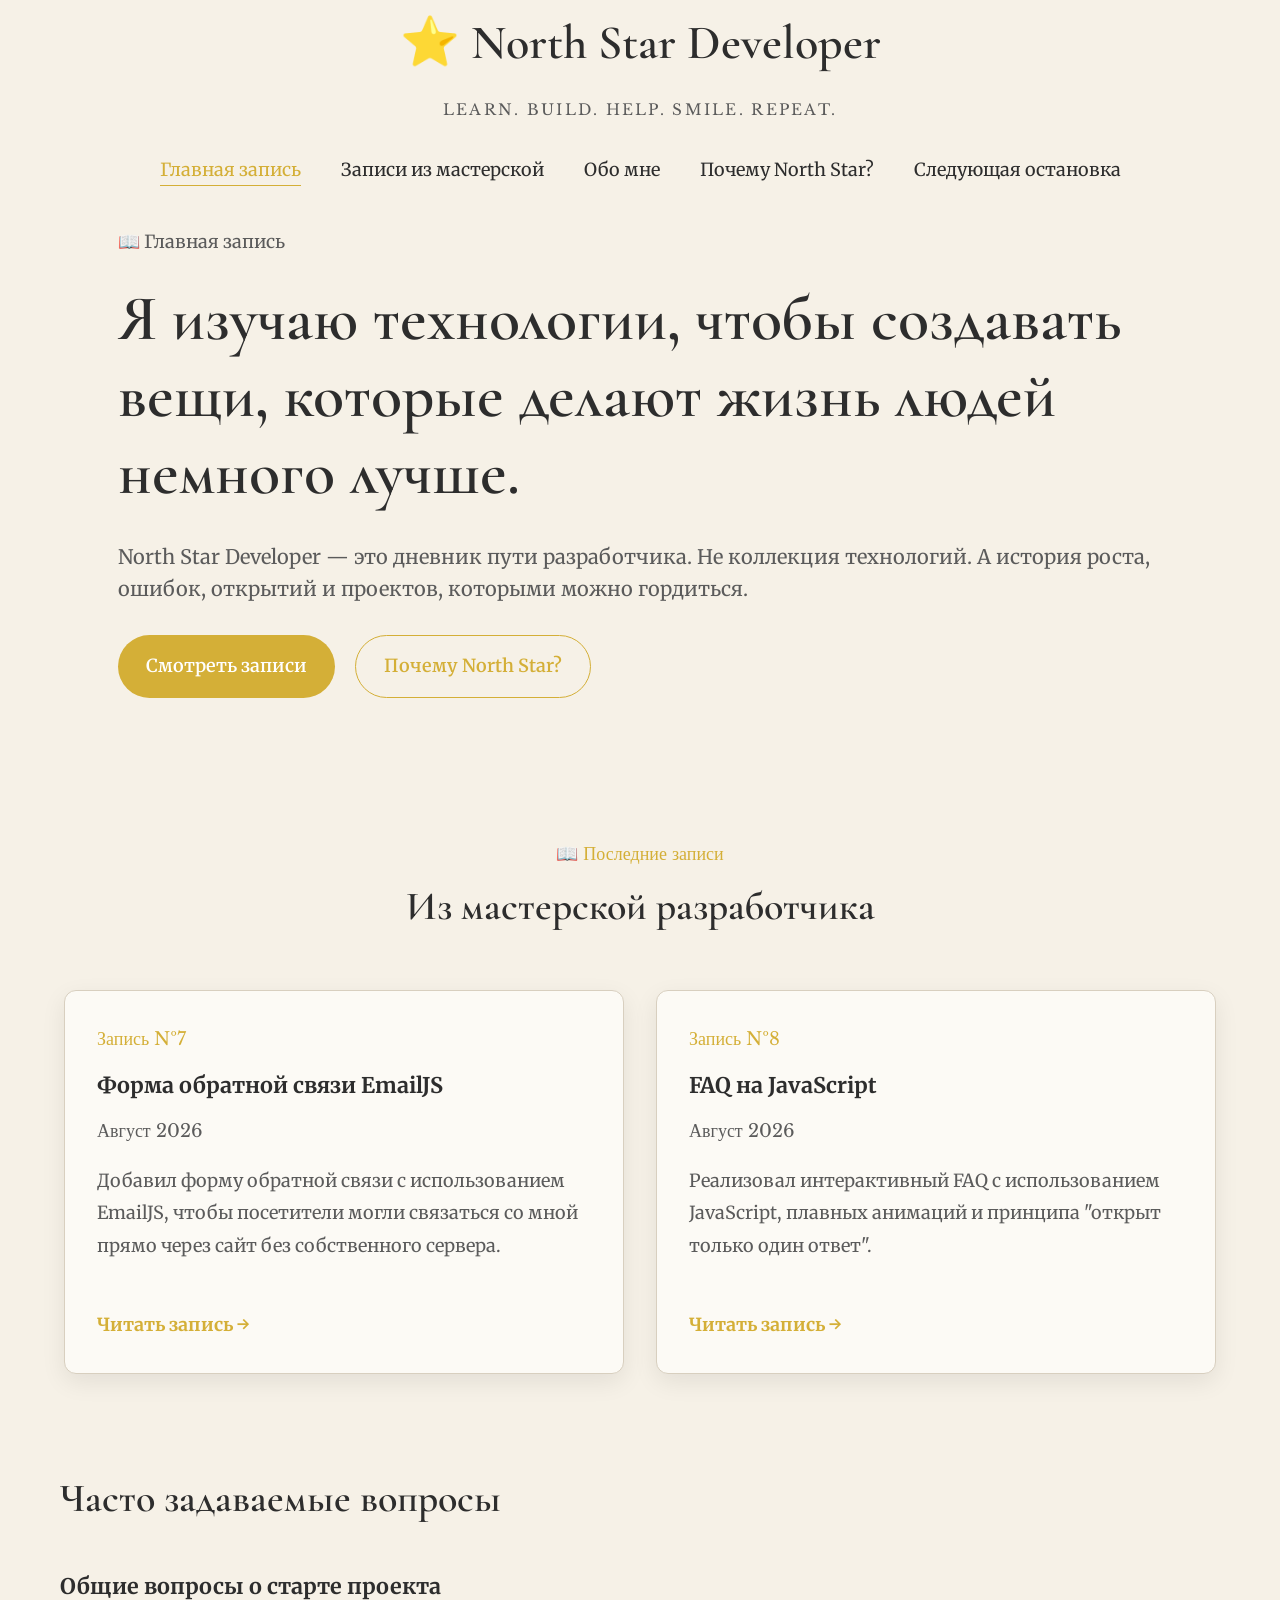
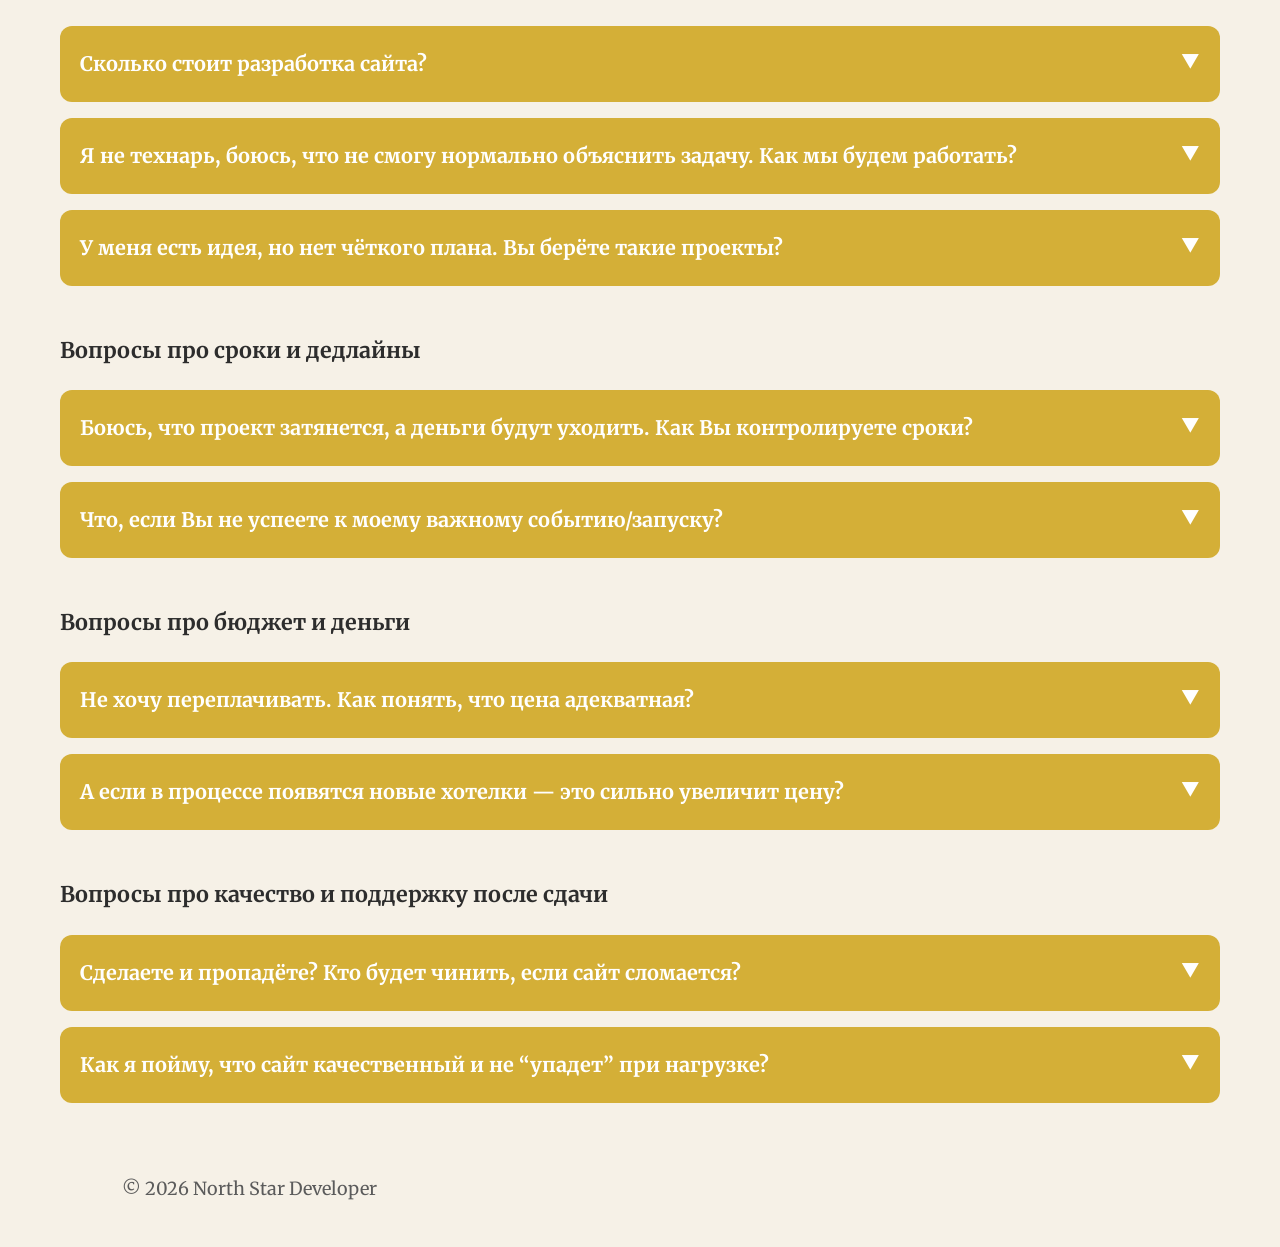
==== commit 0eab57d5: "blog" ====
--- a/index.html
+++ b/index.html
@@ -26,29 +26,22 @@
 
 <body>
 
-<header class="header">
-
-    <div class="container">
-
-        <div class="header-top">
-
-            <button id="logoButton" class="logo">
-
-                ⭐ North Star Developer
-
-            </button>
-
-            <p class="tagline">
-
-                Учись • Создавай • Помогай • Улыбайся • Повторяй
-
-            </p>
-
-        </div>
-
-        <nav>
-
-            <ul class="nav">
+<header class="site-header">
+        <div class="container">
+            <div class="header-top">
+                <button
+                    class="logo"
+                    id="logoButton"
+                    type="button"
+                    aria-label="Открыть манифест North Star Developer">
+                    ⭐ North Star Developer
+                </button>
+
+                <p class="tagline">Learn. Build. Help. Smile. Repeat.</p>
+            </div>
+
+            <nav class="nav" aria-label="Основная навигация">
+               <ul class="nav">
 
                 <li><a href="index.html">Главная запись</a></li>
 
@@ -61,12 +54,9 @@
                 <li><a href="contacts.html">Следующая остановка</a></li>
 
             </ul>
-
-        </nav>
-
-    </div>
-
-</header>
+            </nav>
+        </div>
+    </header>
 
 <main>
 
@@ -404,13 +394,11 @@
 
 </main>
 <!-- Подвал сайта -->
-<footer>
-    <hr>
-<div class="footer-content">
-<h2>Краткая контактная информация:</h2>
-<a href="contacts.html">Все контакты</a>
-</div>
-</footer>
+<footer class="site-footer">
+        <div class="container footer-content">
+            <p>© 2026 North Star Developer</p>
+        </div>
+    </footer>
 
 <div id="journal-modal" class="journal-modal">
 
@@ -487,9 +475,7 @@
 
     </div>
 
-</div>
-
-<!-- Подключение JavaScript -->
+</section><!-- Подключение JavaScript -->
 <script src="js/navigation.js"></script>
 <script src="js/faq.js"></script>
 <script src="js/email.js"></script>
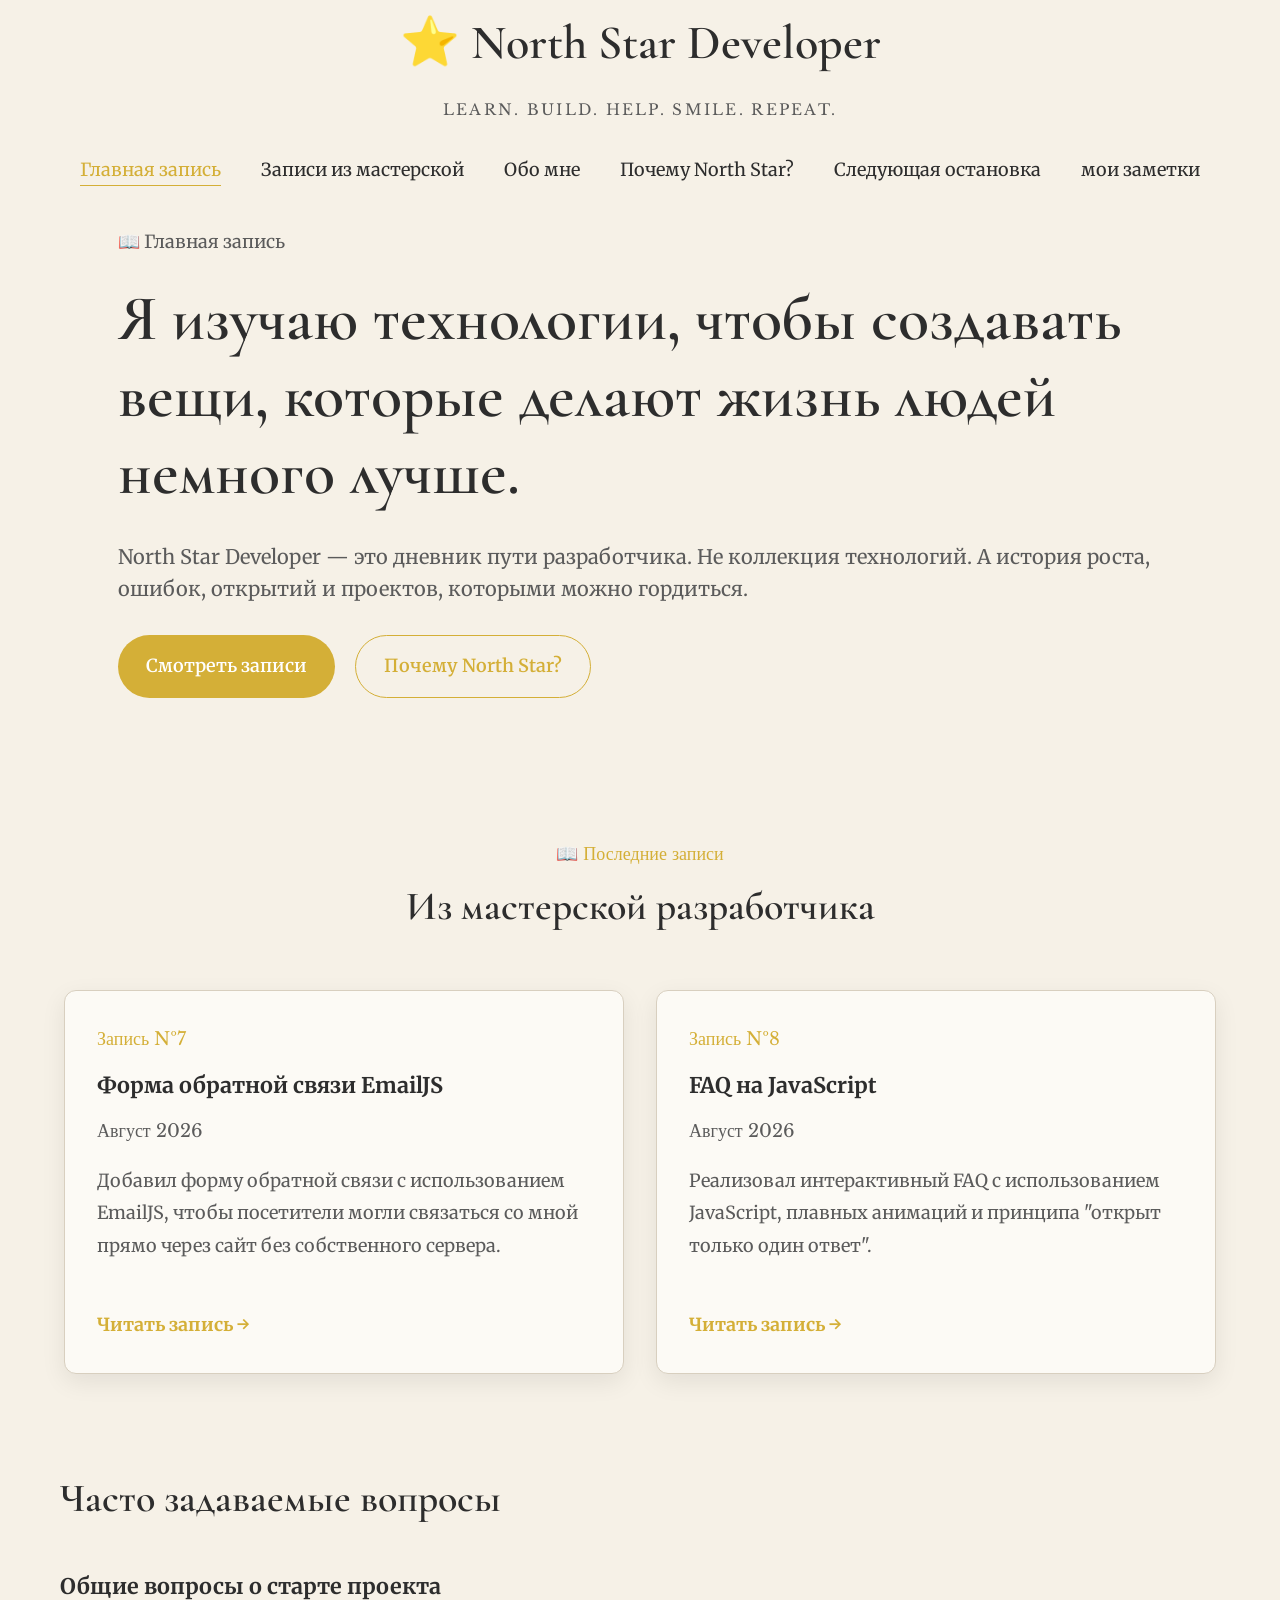
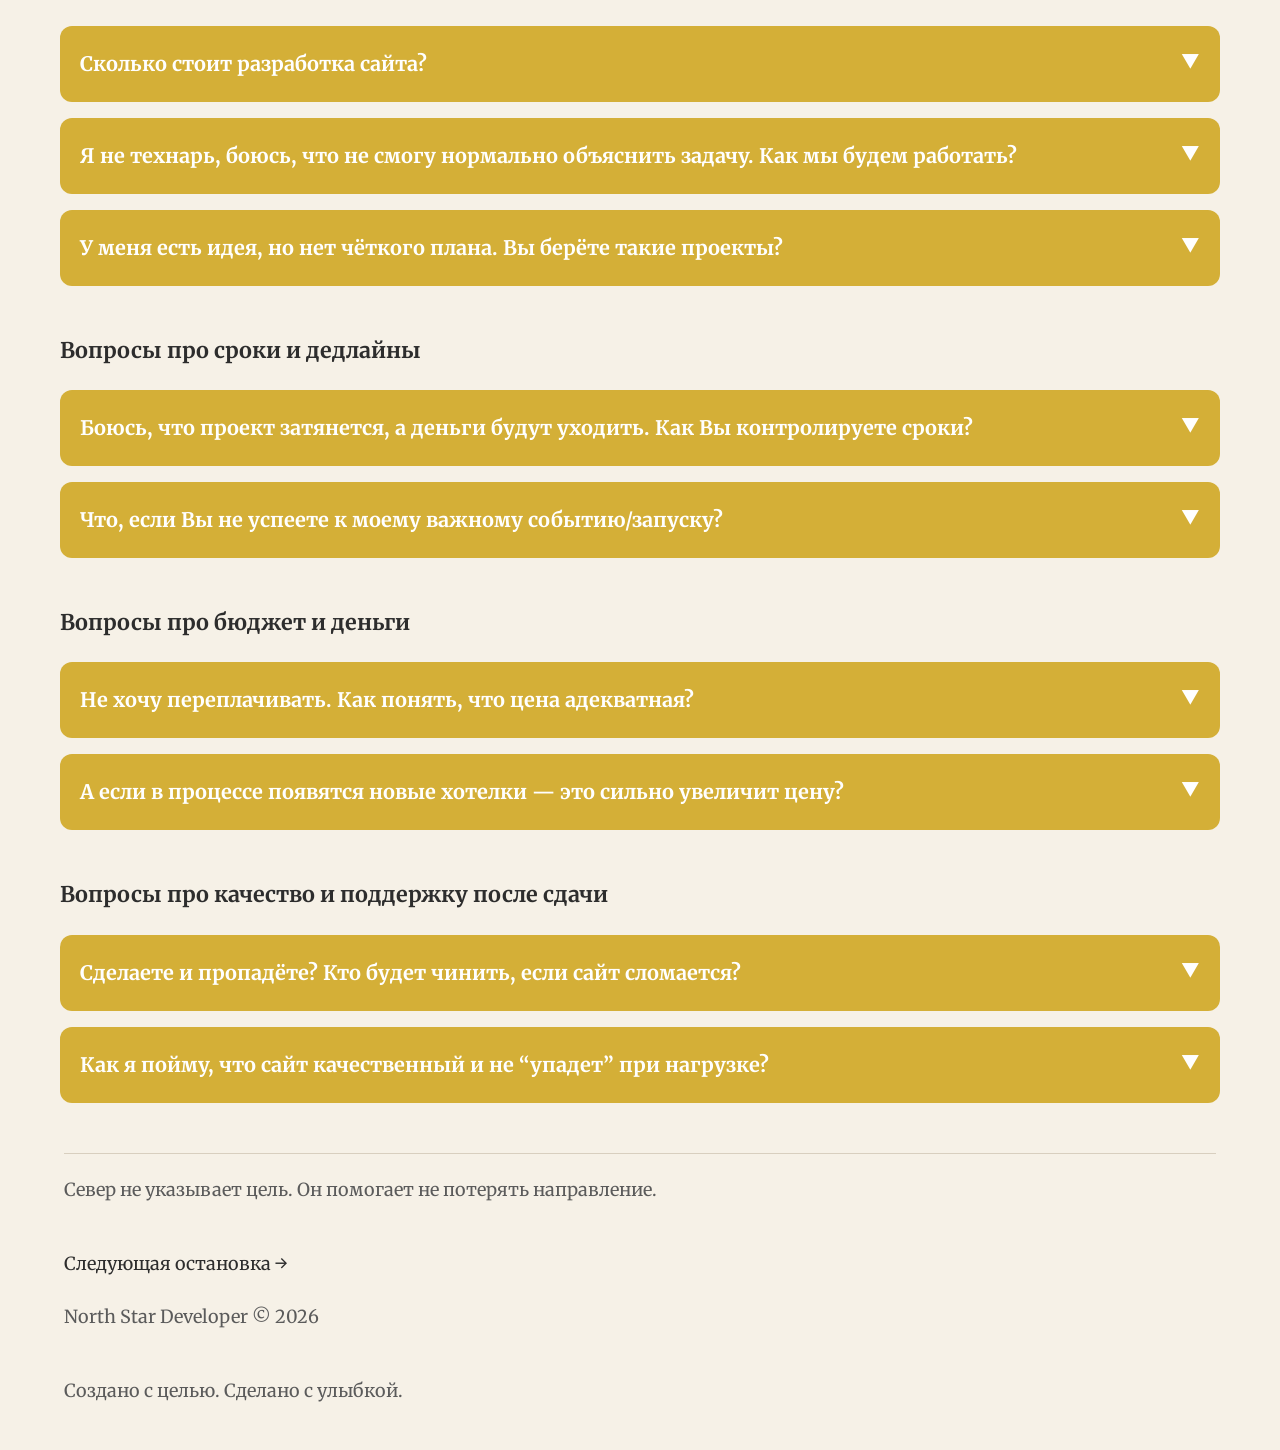
==== commit 48188478: "blog_2.0" ====
--- a/index.html
+++ b/index.html
@@ -41,7 +41,8 @@
             </div>
 
             <nav class="nav" aria-label="Основная навигация">
-               <ul class="nav">
+
+            <ul class="nav">
 
                 <li><a href="index.html">Главная запись</a></li>
 
@@ -52,6 +53,8 @@
                 <li><a href="why_north_star.html">Почему North Star?</a></li>
 
                 <li><a href="contacts.html">Следующая остановка</a></li>
+
+                <li><a href="blog.html">мои заметки</a></li>
 
             </ul>
             </nav>
@@ -393,11 +396,34 @@
 
 
 </main>
-<!-- Подвал сайта -->
-<footer class="site-footer">
-        <div class="container footer-content">
-            <p>© 2026 North Star Developer</p>
-        </div>
+
+    <!-- ================= FOOTER ================= -->
+
+    <footer>
+
+        <hr>
+
+        <div class="footer-content">
+
+            <p>
+                Север не указывает цель.
+                Он помогает не потерять направление.
+            </p>
+
+            <a href="contacts.html">
+                Следующая остановка →
+            </a>
+
+            <p>
+                North Star Developer © 2026
+            </p>
+
+            <p>
+                Создано с целью. Сделано с улыбкой.
+            </p>
+
+        </div>
+
     </footer>
 
 <div id="journal-modal" class="journal-modal">
@@ -475,7 +501,8 @@
 
     </div>
 
-</section><!-- Подключение JavaScript -->
+</section>
+<!-- Подключение JavaScript -->
 <script src="js/navigation.js"></script>
 <script src="js/faq.js"></script>
 <script src="js/email.js"></script>
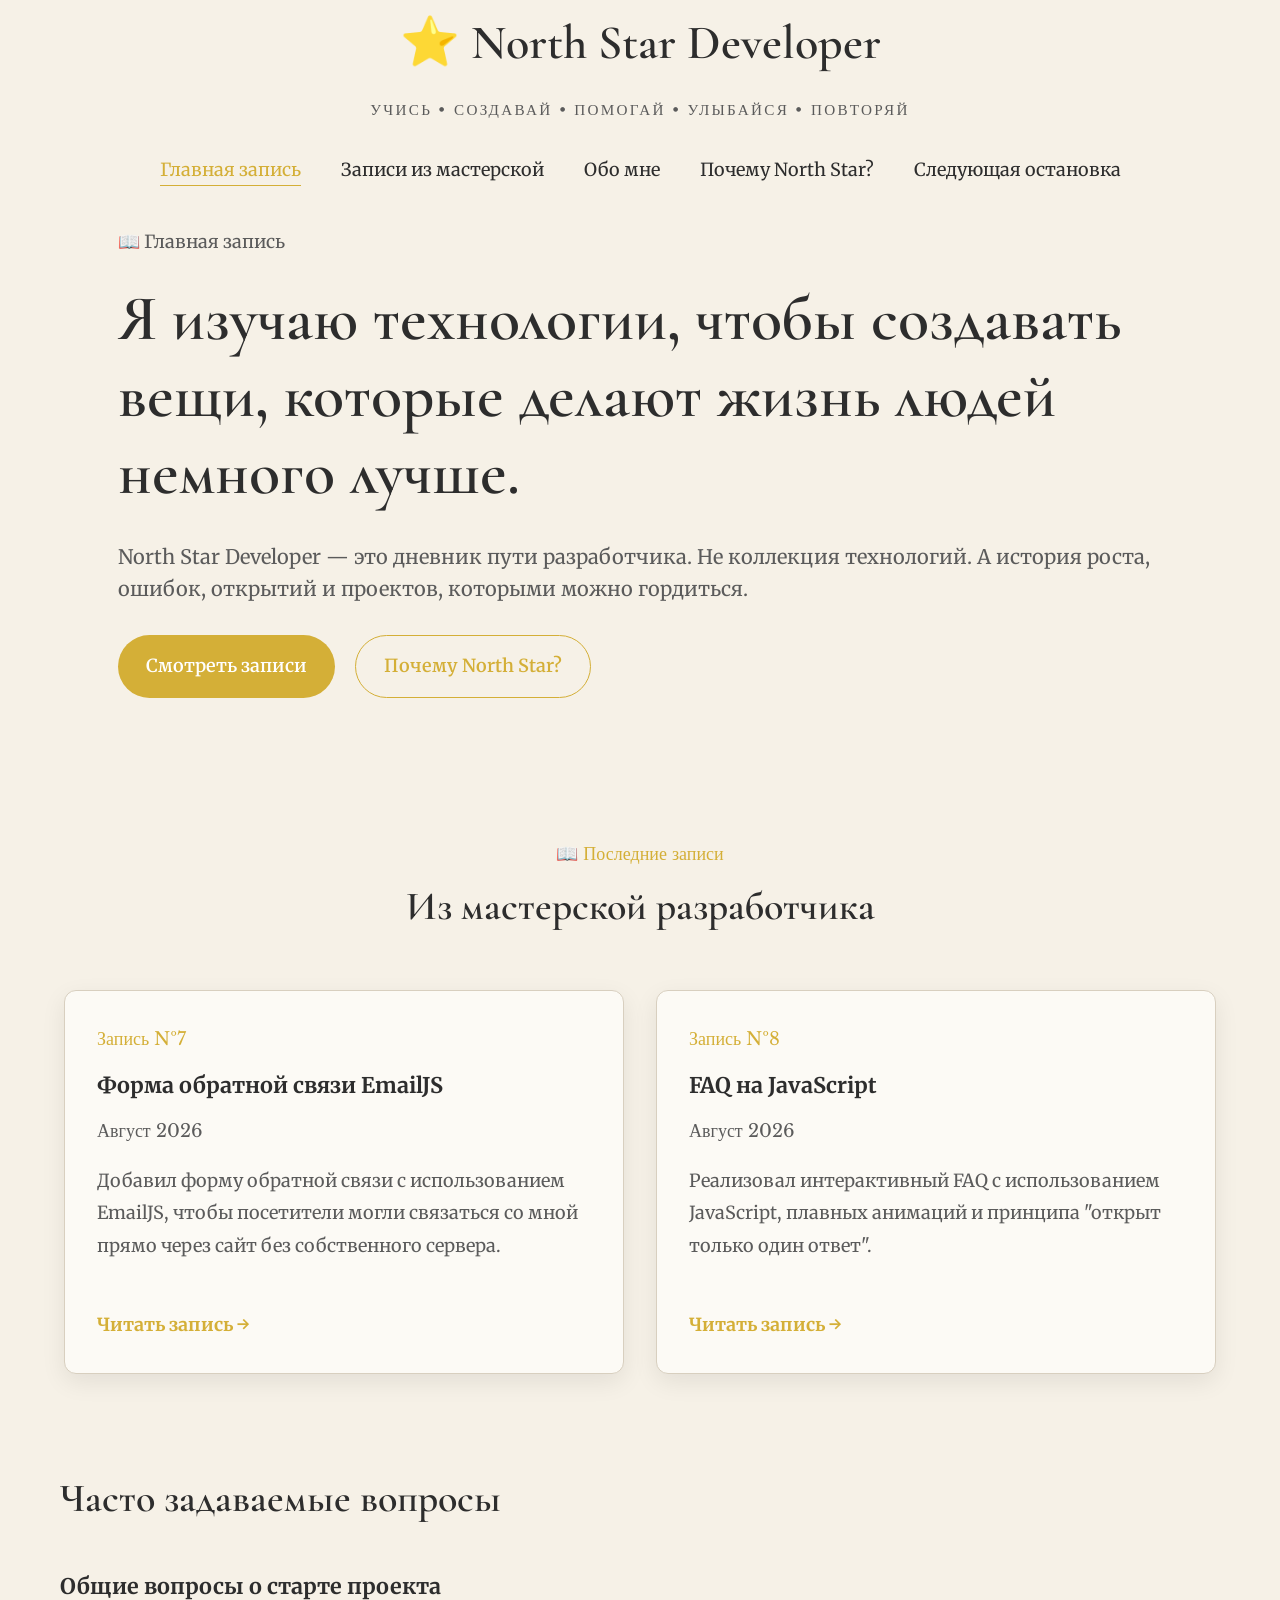
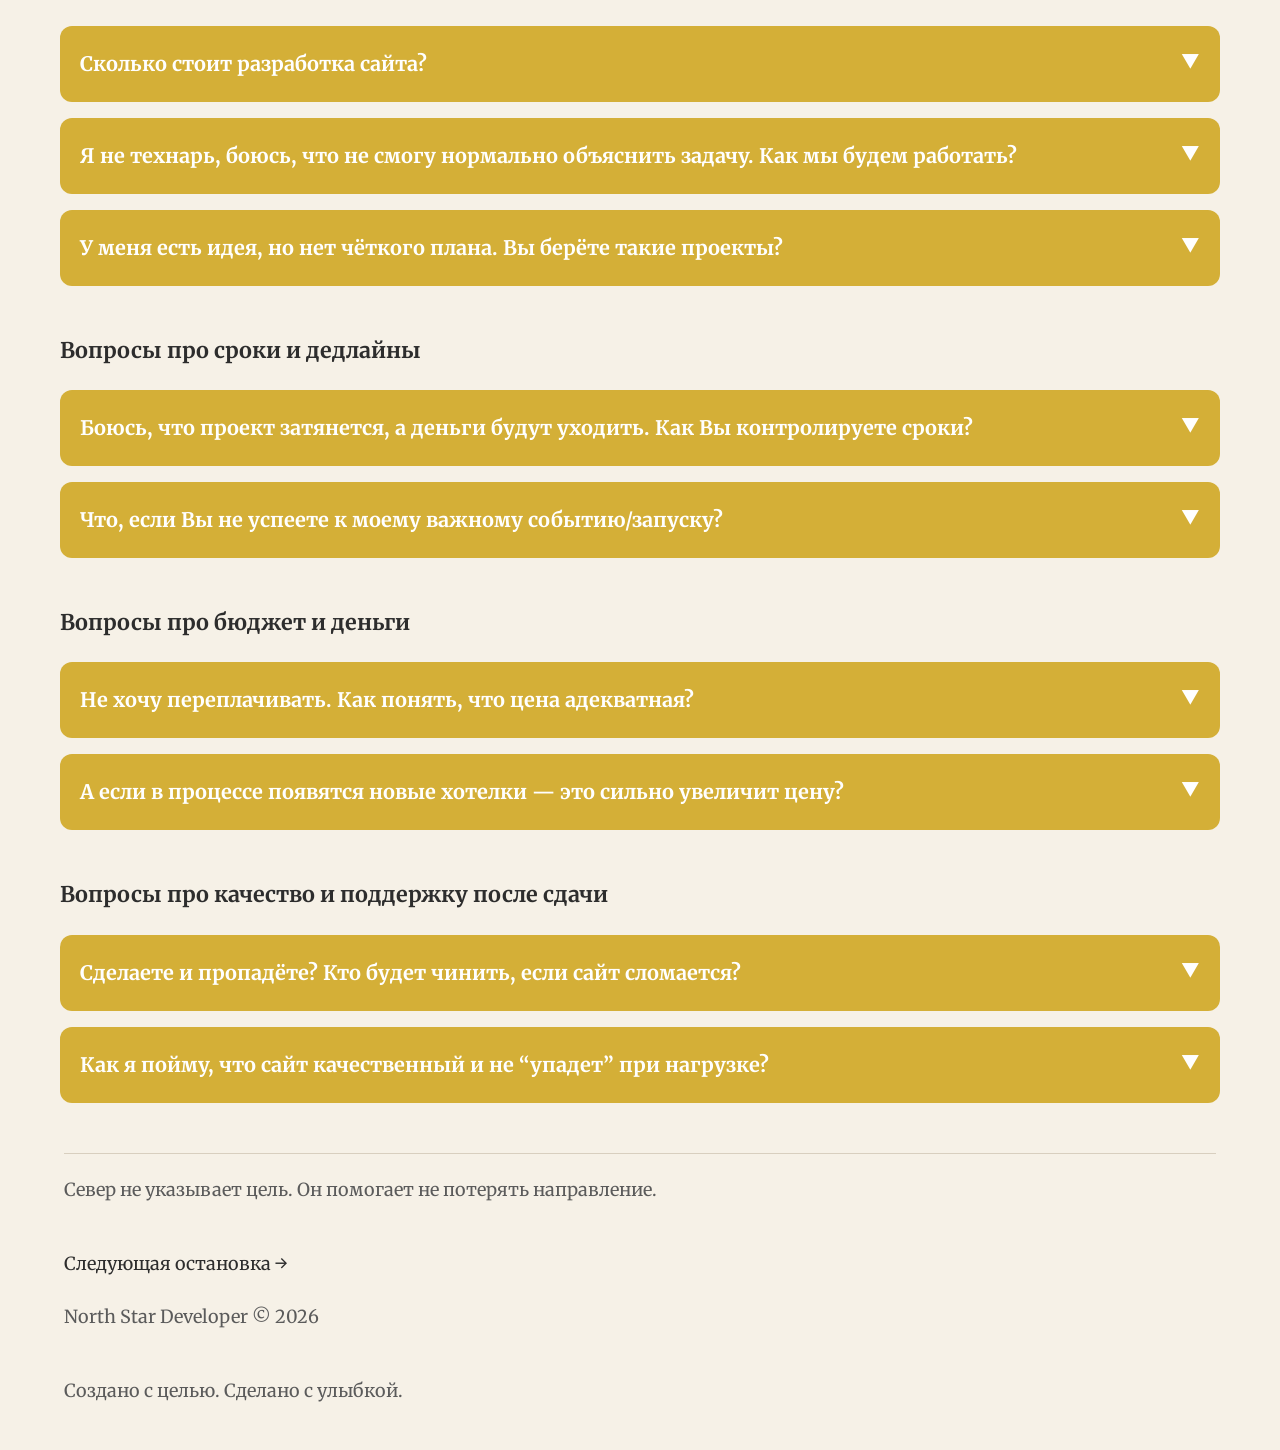
==== commit ff893d5c: "whyNorthStar" ====
--- a/index.html
+++ b/index.html
@@ -37,7 +37,7 @@
                     ⭐ North Star Developer
                 </button>
 
-                <p class="tagline">Learn. Build. Help. Smile. Repeat.</p>
+                <p class="tagline">Учись • Создавай • Помогай • Улыбайся • Повторяй</p>
             </div>
 
             <nav class="nav" aria-label="Основная навигация">
@@ -54,7 +54,7 @@
 
                 <li><a href="contacts.html">Следующая остановка</a></li>
 
-                <li><a href="blog.html">мои заметки</a></li>
+                <!-- <li><a href="blog.html">мои заметки</a></li> -->
 
             </ul>
             </nav>
